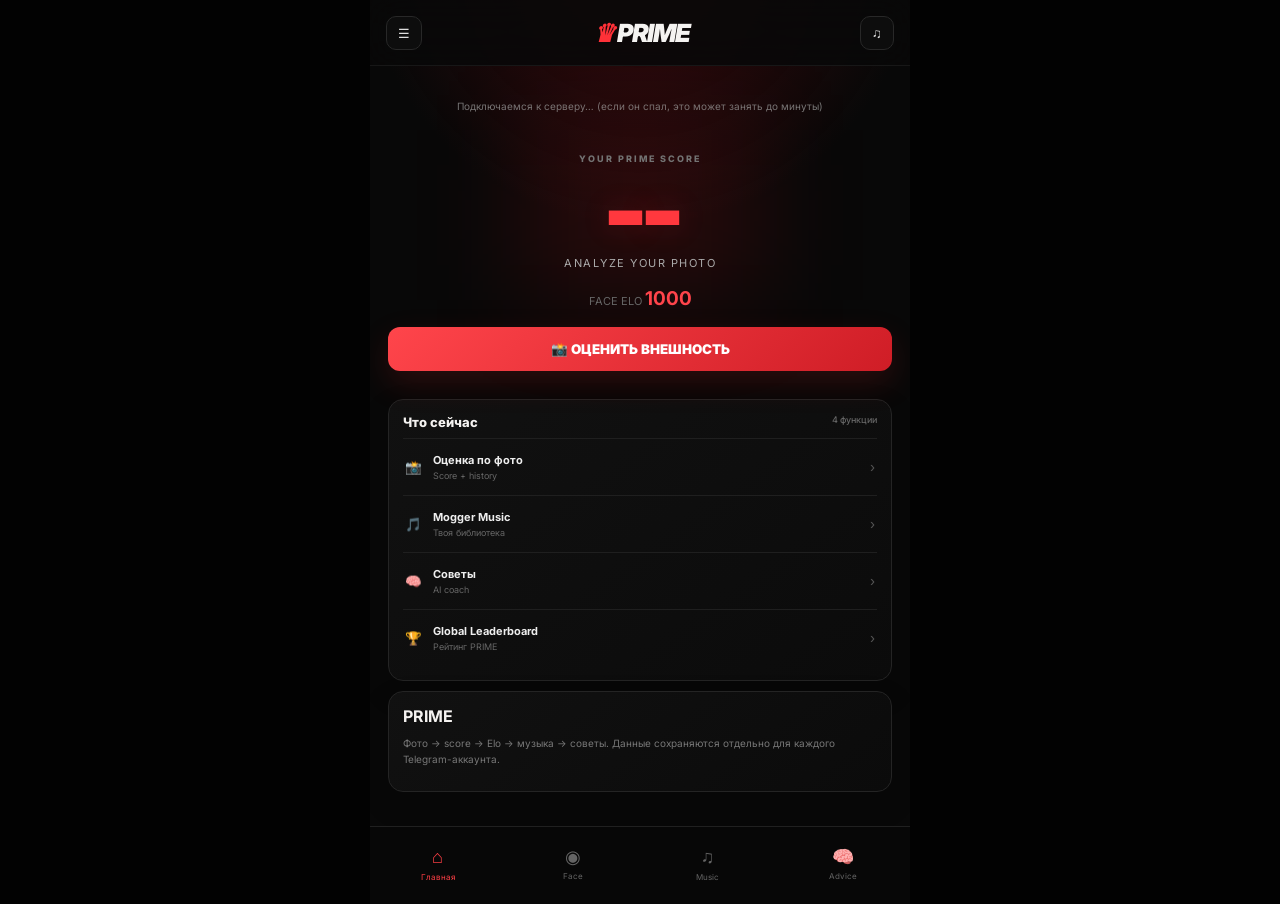
==== index.html @ ecf96bf9 "fix: stop page load/interactivity from hanging on external CDN reachability - style.css had a blocki" ====
<!doctype html>
<html lang="ru"><head><meta charset="utf-8"><meta name="viewport" content="width=device-width,initial-scale=1"><meta name="theme-color" content="#090909"><title>PRIME</title><script>
(function(){
  function show(msg){
    try{
      var el=document.getElementById("__prime_err");
      if(!el){
        el=document.createElement("div");
        el.id="__prime_err";
        el.style.cssText="position:fixed;left:0;right:0;top:0;z-index:2147483647;background:#b00020;color:#fff;font:11px/1.5 monospace;padding:10px 12px;white-space:pre-wrap;max-height:60vh;overflow:auto";
        (document.body||document.documentElement).appendChild(el);
      }
      el.textContent += (el.textContent?"\n\n":"") + msg;
    }catch(e){}
  }
  window.addEventListener("error", function(e){
    show("JS Error: " + (e.message||e) + (e.filename?" @ "+e.filename+":"+e.lineno:""));
  });
  window.addEventListener("unhandledrejection", function(e){
    show("Unhandled Promise: " + (e.reason && e.reason.message ? e.reason.message : e.reason));
  });
})();
</script>
<script async src="https://telegram.org/js/telegram-web-app.js"></script><link rel="stylesheet" href="style.css?v=20260823-11"><link rel="preconnect" href="https://fonts.googleapis.com" crossorigin><link rel="preconnect" href="https://fonts.gstatic.com" crossorigin><link rel="stylesheet" href="https://fonts.googleapis.com/css2?family=Inter:wght@400;500;600;700;800;900&display=swap" media="print" onload="this.media='all'"><noscript><link rel="stylesheet" href="https://fonts.googleapis.com/css2?family=Inter:wght@400;500;600;700;800;900&display=swap"></noscript></head><body>
<div id="auth" class="auth-overlay hidden" aria-hidden="true"><div class="auth-card"><div class="logo">♛ PRIME</div><p class="muted">Открой PRIME из Telegram — аккаунт создастся автоматически.</p><div id="authStatus" class="status">Проверяем Telegram…</div></div></div>
<div class="app"><header class="top"><button id="menu" class="ghost" type="button">☰</button><div class="logo">♛ PRIME</div><button id="musicTop" class="ghost" type="button">♫</button></header><main id="home" class="view active"><div id="netStatus" class="status hidden" style="text-align:center;padding:8px 16px"></div><div class="hero"><div class="eyebrow">YOUR PRIME SCORE</div><div id="primeScore" class="score">--</div><div id="rankLabel" class="rank-label">ANALYZE YOUR PHOTO</div><div class="elo-line">FACE ELO <b id="elo">1000</b></div><button id="goFace" class="primary" type="button">📸 ОЦЕНИТЬ ВНЕШНОСТЬ</button></div><section class="card"><div class="section-title"><span>Что сейчас</span><small>4 функции</small></div><button class="row" type="button" data-go="face">📸 <span><b>Оценка по фото</b><small>Score + history</small></span><i>›</i></button><button class="row" type="button" data-go="music">🎵 <span><b>Mogger Music</b><small>Твоя библиотека</small></span><i>›</i></button><button class="row" type="button" data-go="advice">🧠 <span><b>Советы</b><small>AI coach</small></span><i>›</i></button><button class="row" type="button" data-go="leaderboard">🏆 <span><b>Global Leaderboard</b><small>Рейтинг PRIME</small></span><i>›</i></button></section><section class="card mini"><b>PRIME</b><p>Фото → score → Elo → музыка → советы. Данные сохраняются отдельно для каждого Telegram-аккаунта.</p></section></main>
<main id="face" class="view"><button class="back" type="button" data-go="home">‹ Назад</button><div class="eyebrow">FACE ANALYSIS</div><h1>Оценка внешности</h1><p class="muted">Развлекательная визуальная оценка, не медицинский или научный диагноз.</p><div class="card upload-card"><input id="photoInput" type="file" accept="image/*" hidden><button id="pickPhoto" class="upload" type="button"><span>＋</span><b>Выбрать фото</b><small>JPG / PNG</small></button><img id="preview" class="preview hidden" alt="preview"></div><div id="faceStatus" class="status">Готов к анализу</div><button id="analyze" class="primary" type="button" disabled>АНАЛИЗИРОВАТЬ</button><div id="faceResult" class="hidden"><div class="score-card"><div class="eyebrow">YOUR VISUAL SCORE</div><div id="faceScore" class="big-score">--</div><div id="type" class="type">--</div><p id="typeText" class="muted"></p></div><div id="metrics" class="card"></div><div class="card"><div class="section-title"><span>Reference scale</span><small>твоя позиция</small></div><div class="scale"><span>SUB 3</span><span>SUB 5</span><span>LTN</span><span>MTN</span><span>HTN</span><span>CHAD</span><span>TRUE ADAM</span></div><div class="scale-bar"><i id="scalePos"></i></div></div><div class="card"><div class="section-title"><span>Следующие шаги</span><small>AI</small></div><ul id="tips"></ul></div><button id="addElo" class="secondary" type="button">⚔ СЫГРАТЬ ELO-МАТЧ</button><div class="card"><div class="section-title"><span>История анализа</span><small>100 последних</small></div><div id="faceHistory"></div></div><div class="card"><div class="section-title"><span>ELO история</span><small>100 матчей</small></div><div id="eloHistory"></div></div></div></main>
<main id="music" class="view"><button class="back" type="button" data-go="home">‹ Назад</button><div class="eyebrow">MOGGER MODE</div><h1>Музыка</h1><p class="muted">Треки хранятся в твоей персональной библиотеке на сервере.</p><div class="player card"><div class="cover">♛</div><div id="nowPlaying" class="now">Ничего не играет</div><audio id="audio" controls preload="metadata"></audio></div><button id="addMusic" class="primary" type="button">＋ ДОБАВИТЬ ТРЕК</button><input id="musicInput" type="file" accept="audio/*" hidden><div id="songs" class="songs"></div></main>
<main id="advice" class="view"><button class="back" type="button" data-go="home">‹ Назад</button><div class="eyebrow">COACH</div><h1>Советы</h1><p class="muted">Персональные безопасные рекомендации от AI.</p><div class="card advice-list" id="adviceList"><div><b>Загрузка…</b><span>AI coach готовит рекомендации.</span></div></div><button class="secondary" type="button" id="refreshAdvice">ОБНОВИТЬ</button></main><main id="leaderboard" class="view"><button class="back" type="button" data-go="home">‹ Назад</button><div class="eyebrow">RANKING</div><h1>Leaderboard</h1><div id="leaderboardList" class="card"></div></main><nav class="nav"><button type="button" data-go="home" class="active">⌂<small>Главная</small></button><button type="button" data-go="face">◉<small>Face</small></button><button type="button" data-go="music">♫<small>Music</small></button><button type="button" data-go="advice">🧠<small>Advice</small></button></nav></div><div id="toast"></div>
<script defer src="telegram_session_bootstrap.js?v=20260823-11"></script><script defer src="app.js?v=20260823-11"></script><script defer src="fetch_guard.js?v=20260823-11"></script><script defer src="share.js?v=20260823-11"></script>
</body></html>
---- style.css ----
:root{--bg:#060606;--card:#0f0f0f;--line:#252525;--text:#f5f3f1;--muted:#777;--red:#ff3138;--red2:#b50f17}
*{box-sizing:border-box}html,body{margin:0;background:#020202;color:var(--text);font-family:Inter,Arial,sans-serif}body{min-height:100vh;pointer-events:auto}.app{position:relative;z-index:100;width:min(100%,540px);min-height:100vh;margin:auto;background:radial-gradient(circle at 50% -6%,#38090c 0,transparent 28%),#080808;padding-bottom:84px;overflow:hidden;pointer-events:auto}.top{height:66px;display:flex;align-items:center;justify-content:space-between;padding:0 16px;border-bottom:1px solid #171717;background:#080808df;backdrop-filter:blur(18px);position:sticky;top:0;z-index:10}.logo{font-size:25px;font-style:italic;font-weight:900;letter-spacing:-1.4px}.logo::first-letter{color:var(--red)}button{font-family:inherit;cursor:pointer;touch-action:manipulation;-webkit-tap-highlight-color:transparent;pointer-events:auto;position:relative;z-index:101}.ghost{border:1px solid #282828;background:#0d0d0d;color:#ddd;border-radius:10px;padding:8px 11px}.view{display:none;padding:18px;animation:pageIn .35s ease both}.view.active{display:block}@keyframes pageIn{from{opacity:0;transform:translateY(10px)}to{opacity:1;transform:none}}.hero{text-align:center;padding:33px 0 18px;position:relative}.hero:before{content:"";position:absolute;width:240px;height:170px;left:50%;top:10px;transform:translateX(-50%);background:#ff1f2520;filter:blur(52px);animation:pulse 3.8s ease-in-out infinite}@keyframes pulse{50%{opacity:.48;transform:translateX(-50%) scale(1.12)}}.hero>*{position:relative}.eyebrow{font-size:9px;letter-spacing:2px;font-weight:800;color:#737373}.score{font-size:98px;line-height:.94;font-weight:900;letter-spacing:-8px;color:#ff383e;text-shadow:0 0 30px #ff293330;animation:scoreIn .7s cubic-bezier(.2,.9,.2,1)}@keyframes scoreIn{from{opacity:0;transform:scale(.88) translateY(10px)}to{opacity:1;transform:none}}.rank-label{font-size:11px;letter-spacing:1.5px;color:#aaa}.elo-line{margin:17px 0;color:#666;font-size:11px}.elo-line b{color:#ff444b;font-size:19px}.primary,.secondary{width:100%;padding:14px 16px;border-radius:12px;border:0;font-weight:900;transition:transform .18s,box-shadow .18s}.primary{color:#fff;background:linear-gradient(135deg,#ff454b,#cf1d26);box-shadow:0 12px 32px #ff262b25}.primary:hover{transform:translateY(-2px);box-shadow:0 15px 36px #ff262b3a}.secondary{margin-top:9px;background:#111;color:#ddd;border:1px solid #2c2c2c}.card{margin:10px 0;padding:14px;border:1px solid #242424;border-radius:15px;background:linear-gradient(145deg,#111,#0b0b0b);box-shadow:0 12px 30px #00000025}.section-title{display:flex;justify-content:space-between;font-size:13px;font-weight:800;margin-bottom:8px}.section-title small{font-size:9px;color:#666;font-weight:500}.row{width:100%;display:flex;align-items:center;gap:11px;padding:14px 2px;background:none;border:0;border-top:1px solid #1f1f1f;color:#eee;text-align:left}.row span{flex:1}.row b{display:block;font-size:11px}.row small{display:block;color:#666;font-size:9px;margin-top:3px}.row i{font-style:normal;color:#555}.mini p,.muted{color:#777;font-size:10px;line-height:1.55}h1{font-size:39px;line-height:.98;letter-spacing:-1.5px;margin:9px 0 7px}.back{background:none;border:0;color:#999;padding:5px 0;margin-bottom:6px}.upload-card{margin-top:15px}.upload{width:100%;height:190px;border:1px dashed #572328;background:#130b0c;border-radius:13px;color:#eee;display:grid;place-content:center;gap:5px;text-align:center}.upload span{font-size:38px;color:var(--red)}.upload small{color:#666}.preview{display:block;width:100%;max-height:420px;object-fit:cover;border-radius:12px}.hidden{display:none!important}.score-card{text-align:center;border:1px solid #4a1a1f;background:linear-gradient(145deg,#170b0d,#0b0b0b);border-radius:15px;padding:17px;margin-top:12px}.big-score{font-size:85px;font-weight:900;line-height:1;color:#ff3b42;text-shadow:0 0 30px #ff202030}.type{font-size:22px;font-weight:900}.metric{margin:11px 0}.metric-head{display:flex;justify-content:space-between;font-size:10px}.meter{height:5px;background:#242424;border-radius:99px;overflow:hidden;margin-top:6px}.meter i{display:block;height:100%;background:linear-gradient(90deg,#771218,#ff4045);border-radius:99px}.scale{display:grid;grid-template-columns:30fr 15fr 15fr 15fr 10fr 10fr 5fr;align-items:start;gap:2px;font-size:6px;line-height:1.1;color:#666;text-align:center;white-space:nowrap}.scale span{min-width:0;overflow:visible;text-overflow:clip}.scale span:first-child{text-align:center}.scale span:last-child{text-align:center}.scale-bar{height:6px;margin-top:10px;background:linear-gradient(90deg,#661116,#ff363b,#a7a7a7);border-radius:99px;position:relative}.scale-bar i{position:absolute;width:3px;height:17px;top:50%;transform:translate(-50%,-50%);background:#fff;box-shadow:0 0 8px white;transition:left .25s ease}.player{text-align:center}.cover{width:155px;height:155px;margin:auto;border-radius:16px;display:grid;place-items:center;background:linear-gradient(145deg,#5a161b,#080808);font-size:62px;color:#ff383e;box-shadow:0 15px 45px #ff202015;animation:floatCover 4s ease-in-out infinite}@keyframes floatCover{50%{transform:translateY(-3px)}}.now{margin:14px 0;font-size:12px;font-weight:800}.player input{width:100%;accent-color:#ff383e}.controls{display:flex;justify-content:center;align-items:center;gap:30px}.controls button{border:0;background:none;color:#ddd;font-size:21px}.controls .play{width:54px;height:54px;border-radius:50%;background:#ff3b42;color:white}.songs .song{display:flex;align-items:center;gap:8px;padding:12px;border:1px solid #212121;background:#0c0c0c;border-radius:11px;margin:7px 0;font-size:10px}.songs .song b{flex:1}.songs .song button{background:none;border:0;color:#666}.advice-list div{padding:12px 2px;border-bottom:1px solid #202020}.advice-list b{display:block;font-size:11px}.advice-list span{display:block;color:#777;font-size:10px;line-height:1.5;margin-top:3px}.nav{position:fixed;bottom:0;left:50%;transform:translateX(-50%);width:min(540px,100%);height:74px;background:#080808ed;border-top:1px solid #202020;backdrop-filter:blur(18px);display:grid;grid-template-columns:repeat(4,1fr);z-index:200}.nav button{border:0;background:none;color:#646464;font-size:18px}.nav button.active{color:#ff3f45}.nav small{display:block;font-size:8px;margin-top:4px}#toast{position:fixed;z-index:300;left:50%;top:78px;transform:translate(-50%,-12px);opacity:0;background:#151515;border:1px solid #472125;color:white;border-radius:10px;padding:10px 14px;font-size:10px;transition:.25s}#toast.show{opacity:1;transform:translate(-50%,0)}.status{margin-top:8px;font-size:10px;color:#777}.auth-overlay{position:fixed;inset:0;z-index:-1;background:transparent;display:none!important;pointer-events:none}.auth-card{display:none!important}.auth-card input{display:block;width:100%;margin:8px 0;padding:13px;border-radius:10px;border:1px solid #292929;background:#0b0b0b;color:#fff;outline:none}.auth-card input:focus{border-color:#7a252b}.auth-card .secondary{margin-top:8px}
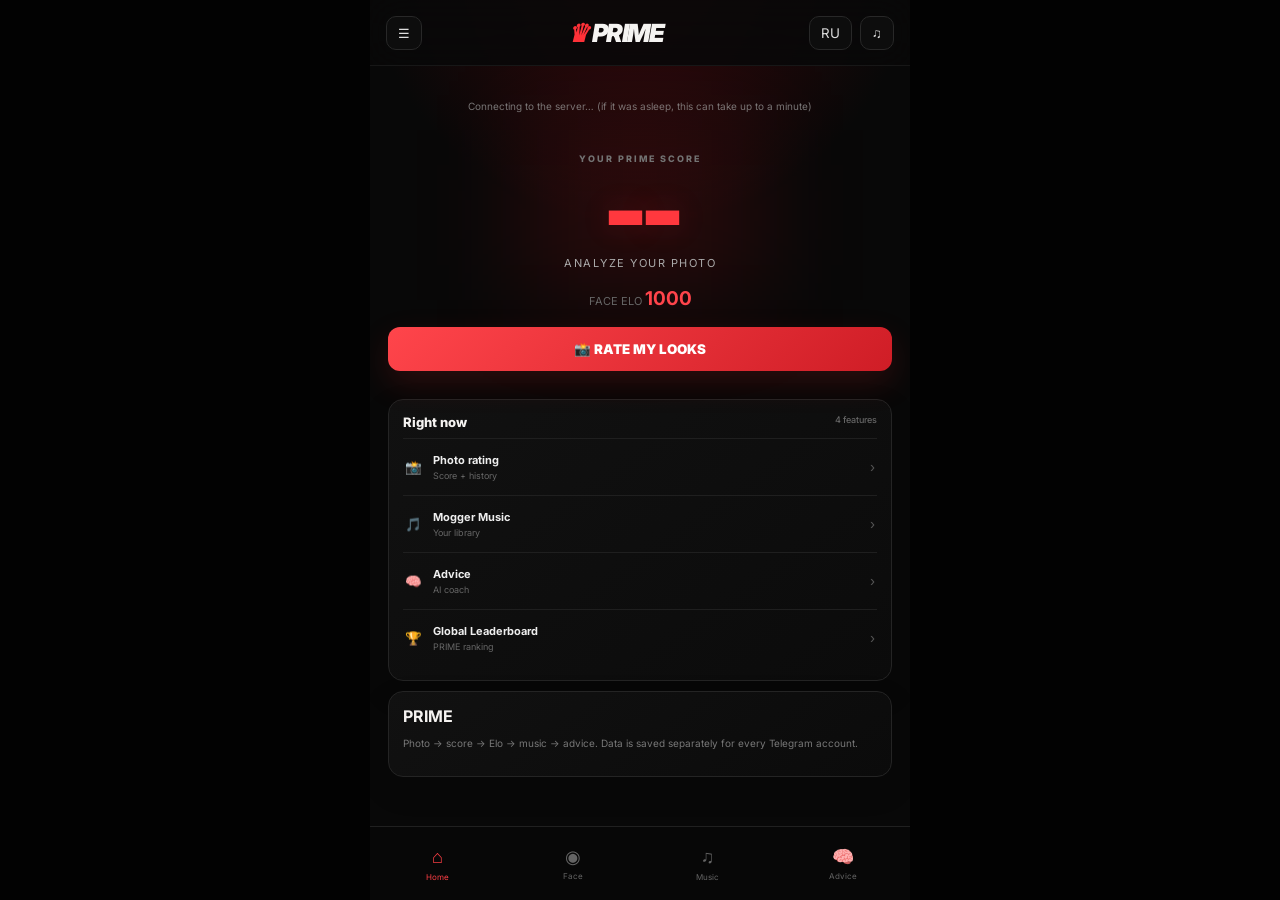
==== commit 3d1fd3fb: "Add RU/EN interface language support (auto-detect + manual toggle)" ====
--- a/index.html
+++ b/index.html
@@ -22,10 +22,10 @@
 })();
 </script>
 <script async src="https://telegram.org/js/telegram-web-app.js"></script><link rel="stylesheet" href="style.css?v=20260823-11"><link rel="preconnect" href="https://fonts.googleapis.com" crossorigin><link rel="preconnect" href="https://fonts.gstatic.com" crossorigin><link rel="stylesheet" href="https://fonts.googleapis.com/css2?family=Inter:wght@400;500;600;700;800;900&display=swap" media="print" onload="this.media='all'"><noscript><link rel="stylesheet" href="https://fonts.googleapis.com/css2?family=Inter:wght@400;500;600;700;800;900&display=swap"></noscript></head><body>
-<div id="auth" class="auth-overlay hidden" aria-hidden="true"><div class="auth-card"><div class="logo">♛ PRIME</div><p class="muted">Открой PRIME из Telegram — аккаунт создастся автоматически.</p><div id="authStatus" class="status">Проверяем Telegram…</div></div></div>
-<div class="app"><header class="top"><button id="menu" class="ghost" type="button">☰</button><div class="logo">♛ PRIME</div><button id="musicTop" class="ghost" type="button">♫</button></header><main id="home" class="view active"><div id="netStatus" class="status hidden" style="text-align:center;padding:8px 16px"></div><div class="hero"><div class="eyebrow">YOUR PRIME SCORE</div><div id="primeScore" class="score">--</div><div id="rankLabel" class="rank-label">ANALYZE YOUR PHOTO</div><div class="elo-line">FACE ELO <b id="elo">1000</b></div><button id="goFace" class="primary" type="button">📸 ОЦЕНИТЬ ВНЕШНОСТЬ</button></div><section class="card"><div class="section-title"><span>Что сейчас</span><small>4 функции</small></div><button class="row" type="button" data-go="face">📸 <span><b>Оценка по фото</b><small>Score + history</small></span><i>›</i></button><button class="row" type="button" data-go="music">🎵 <span><b>Mogger Music</b><small>Твоя библиотека</small></span><i>›</i></button><button class="row" type="button" data-go="advice">🧠 <span><b>Советы</b><small>AI coach</small></span><i>›</i></button><button class="row" type="button" data-go="leaderboard">🏆 <span><b>Global Leaderboard</b><small>Рейтинг PRIME</small></span><i>›</i></button></section><section class="card mini"><b>PRIME</b><p>Фото → score → Elo → музыка → советы. Данные сохраняются отдельно для каждого Telegram-аккаунта.</p></section></main>
-<main id="face" class="view"><button class="back" type="button" data-go="home">‹ Назад</button><div class="eyebrow">FACE ANALYSIS</div><h1>Оценка внешности</h1><p class="muted">Развлекательная визуальная оценка, не медицинский или научный диагноз.</p><div class="card upload-card"><input id="photoInput" type="file" accept="image/*" hidden><button id="pickPhoto" class="upload" type="button"><span>＋</span><b>Выбрать фото</b><small>JPG / PNG</small></button><img id="preview" class="preview hidden" alt="preview"></div><div id="faceStatus" class="status">Готов к анализу</div><button id="analyze" class="primary" type="button" disabled>АНАЛИЗИРОВАТЬ</button><div id="faceResult" class="hidden"><div class="score-card"><div class="eyebrow">YOUR VISUAL SCORE</div><div id="faceScore" class="big-score">--</div><div id="type" class="type">--</div><p id="typeText" class="muted"></p></div><div id="metrics" class="card"></div><div class="card"><div class="section-title"><span>Reference scale</span><small>твоя позиция</small></div><div class="scale"><span>SUB 3</span><span>SUB 5</span><span>LTN</span><span>MTN</span><span>HTN</span><span>CHAD</span><span>TRUE ADAM</span></div><div class="scale-bar"><i id="scalePos"></i></div></div><div class="card"><div class="section-title"><span>Следующие шаги</span><small>AI</small></div><ul id="tips"></ul></div><button id="addElo" class="secondary" type="button">⚔ СЫГРАТЬ ELO-МАТЧ</button><div class="card"><div class="section-title"><span>История анализа</span><small>100 последних</small></div><div id="faceHistory"></div></div><div class="card"><div class="section-title"><span>ELO история</span><small>100 матчей</small></div><div id="eloHistory"></div></div></div></main>
-<main id="music" class="view"><button class="back" type="button" data-go="home">‹ Назад</button><div class="eyebrow">MOGGER MODE</div><h1>Музыка</h1><p class="muted">Треки хранятся в твоей персональной библиотеке на сервере.</p><div class="player card"><div class="cover">♛</div><div id="nowPlaying" class="now">Ничего не играет</div><audio id="audio" controls preload="metadata"></audio></div><button id="addMusic" class="primary" type="button">＋ ДОБАВИТЬ ТРЕК</button><input id="musicInput" type="file" accept="audio/*" hidden><div id="songs" class="songs"></div></main>
-<main id="advice" class="view"><button class="back" type="button" data-go="home">‹ Назад</button><div class="eyebrow">COACH</div><h1>Советы</h1><p class="muted">Персональные безопасные рекомендации от AI.</p><div class="card advice-list" id="adviceList"><div><b>Загрузка…</b><span>AI coach готовит рекомендации.</span></div></div><button class="secondary" type="button" id="refreshAdvice">ОБНОВИТЬ</button></main><main id="leaderboard" class="view"><button class="back" type="button" data-go="home">‹ Назад</button><div class="eyebrow">RANKING</div><h1>Leaderboard</h1><div id="leaderboardList" class="card"></div></main><nav class="nav"><button type="button" data-go="home" class="active">⌂<small>Главная</small></button><button type="button" data-go="face">◉<small>Face</small></button><button type="button" data-go="music">♫<small>Music</small></button><button type="button" data-go="advice">🧠<small>Advice</small></button></nav></div><div id="toast"></div>
-<script defer src="telegram_session_bootstrap.js?v=20260823-11"></script><script defer src="app.js?v=20260823-11"></script><script defer src="fetch_guard.js?v=20260823-11"></script><script defer src="share.js?v=20260823-11"></script>
+<div id="auth" class="auth-overlay hidden" aria-hidden="true"><div class="auth-card"><div class="logo">♛ PRIME</div><p class="muted" data-i18n="auth_intro">Открой PRIME из Telegram — аккаунт создастся автоматически.</p><div id="authStatus" class="status" data-i18n="auth_checking">Проверяем Telegram…</div></div></div>
+<div class="app"><header class="top"><button id="menu" class="ghost" type="button">☰</button><div class="logo">♛ PRIME</div><div style="display:flex;gap:8px"><button id="langToggle" class="ghost" type="button">EN</button><button id="musicTop" class="ghost" type="button">♫</button></div></header><main id="home" class="view active"><div id="netStatus" class="status hidden" style="text-align:center;padding:8px 16px"></div><div class="hero"><div class="eyebrow" data-i18n="home_score_eyebrow">YOUR PRIME SCORE</div><div id="primeScore" class="score">--</div><div id="rankLabel" class="rank-label" data-i18n="home_rank_placeholder">ANALYZE YOUR PHOTO</div><div class="elo-line"><span data-i18n="home_elo_label">FACE ELO</span> <b id="elo">1000</b></div><button id="goFace" class="primary" type="button"><span data-i18n="home_go_face">📸 ОЦЕНИТЬ ВНЕШНОСТЬ</span></button></div><section class="card"><div class="section-title"><span data-i18n="home_section_title">Что сейчас</span><small data-i18n="home_section_count">4 функции</small></div><button class="row" type="button" data-go="face">📸 <span><b data-i18n="home_row_face_title">Оценка по фото</b><small data-i18n="home_row_face_sub">Score + history</small></span><i>›</i></button><button class="row" type="button" data-go="music">🎵 <span><b data-i18n="home_row_music_title">Mogger Music</b><small data-i18n="home_row_music_sub">Твоя библиотека</small></span><i>›</i></button><button class="row" type="button" data-go="advice">🧠 <span><b data-i18n="home_row_advice_title">Советы</b><small data-i18n="home_row_advice_sub">AI coach</small></span><i>›</i></button><button class="row" type="button" data-go="leaderboard">🏆 <span><b data-i18n="home_row_leaderboard_title">Global Leaderboard</b><small data-i18n="home_row_leaderboard_sub">Рейтинг PRIME</small></span><i>›</i></button></section><section class="card mini"><b>PRIME</b><p data-i18n="home_mini_text">Фото → score → Elo → музыка → советы. Данные сохраняются отдельно для каждого Telegram-аккаунта.</p></section></main>
+<main id="face" class="view"><button class="back" type="button" data-go="home" data-i18n="back">‹ Назад</button><div class="eyebrow" data-i18n="face_eyebrow">FACE ANALYSIS</div><h1 data-i18n="face_title">Оценка внешности</h1><p class="muted" data-i18n="face_sub">Развлекательная визуальная оценка, не медицинский или научный диагноз.</p><div class="card upload-card"><input id="photoInput" type="file" accept="image/*" hidden><button id="pickPhoto" class="upload" type="button"><span>＋</span><b data-i18n="face_pick_photo">Выбрать фото</b><small data-i18n="face_pick_photo_hint">JPG / PNG</small></button><img id="preview" class="preview hidden" alt="preview"></div><div id="faceStatus" class="status" data-i18n="face_status_ready">Готов к анализу</div><button id="analyze" class="primary" type="button" disabled data-i18n="face_analyze_btn">АНАЛИЗИРОВАТЬ</button><div id="faceResult" class="hidden"><div class="score-card"><div class="eyebrow" data-i18n="face_visual_score_eyebrow">YOUR VISUAL SCORE</div><div id="faceScore" class="big-score">--</div><div id="type" class="type">--</div><p id="typeText" class="muted"></p></div><div id="metrics" class="card"></div><div class="card"><div class="section-title"><span data-i18n="face_reference_scale_title">Reference scale</span><small data-i18n="face_reference_scale_sub">твоя позиция</small></div><div class="scale"><span>SUB 3</span><span>SUB 5</span><span>LTN</span><span>MTN</span><span>HTN</span><span>CHAD</span><span>TRUE ADAM</span></div><div class="scale-bar"><i id="scalePos"></i></div></div><div class="card"><div class="section-title"><span data-i18n="face_next_steps_title">Следующие шаги</span><small data-i18n="face_next_steps_sub">AI</small></div><ul id="tips"></ul></div><button id="addElo" class="secondary" type="button" data-i18n="face_play_elo">⚔ СЫГРАТЬ ELO-МАТЧ</button><div class="card"><div class="section-title"><span data-i18n="face_history_title">История анализа</span><small data-i18n="face_history_sub">100 последних</small></div><div id="faceHistory"></div></div><div class="card"><div class="section-title"><span data-i18n="face_elo_history_title">ELO история</span><small data-i18n="face_elo_history_sub">100 матчей</small></div><div id="eloHistory"></div></div></div></main>
+<main id="music" class="view"><button class="back" type="button" data-go="home" data-i18n="back">‹ Назад</button><div class="eyebrow" data-i18n="music_eyebrow">MOGGER MODE</div><h1 data-i18n="music_title">Музыка</h1><p class="muted" data-i18n="music_sub">Треки хранятся в твоей персональной библиотеке на сервере.</p><div class="player card"><div class="cover">♛</div><div id="nowPlaying" class="now" data-i18n="music_now_playing_empty">Ничего не играет</div><audio id="audio" controls preload="metadata"></audio></div><button id="addMusic" class="primary" type="button" data-i18n="music_add_track">＋ ДОБАВИТЬ ТРЕК</button><input id="musicInput" type="file" accept="audio/*" hidden><div id="songs" class="songs"></div></main>
+<main id="advice" class="view"><button class="back" type="button" data-go="home" data-i18n="back">‹ Назад</button><div class="eyebrow" data-i18n="advice_eyebrow">COACH</div><h1 data-i18n="advice_title">Советы</h1><p class="muted" data-i18n="advice_sub">Персональные безопасные рекомендации от AI.</p><div class="card advice-list" id="adviceList"><div><b data-i18n="advice_loading_title">Загрузка…</b><span data-i18n="advice_loading_sub">AI coach готовит рекомендации.</span></div></div><button class="secondary" type="button" id="refreshAdvice" data-i18n="advice_refresh">ОБНОВИТЬ</button></main><main id="leaderboard" class="view"><button class="back" type="button" data-go="home" data-i18n="back">‹ Назад</button><div class="eyebrow" data-i18n="leaderboard_eyebrow">RANKING</div><h1 data-i18n="leaderboard_title">Leaderboard</h1><div id="leaderboardList" class="card"></div></main><nav class="nav"><button type="button" data-go="home" class="active">⌂<small data-i18n="nav_home">Главная</small></button><button type="button" data-go="face">◉<small>Face</small></button><button type="button" data-go="music">♫<small>Music</small></button><button type="button" data-go="advice">🧠<small>Advice</small></button></nav></div><div id="toast"></div>
+<script defer src="i18n.js?v=20260824-1"></script><script defer src="telegram_session_bootstrap.js?v=20260824-1"></script><script defer src="app.js?v=20260824-1"></script><script defer src="fetch_guard.js?v=20260823-11"></script><script defer src="share.js?v=20260824-1"></script>
 </body></html>
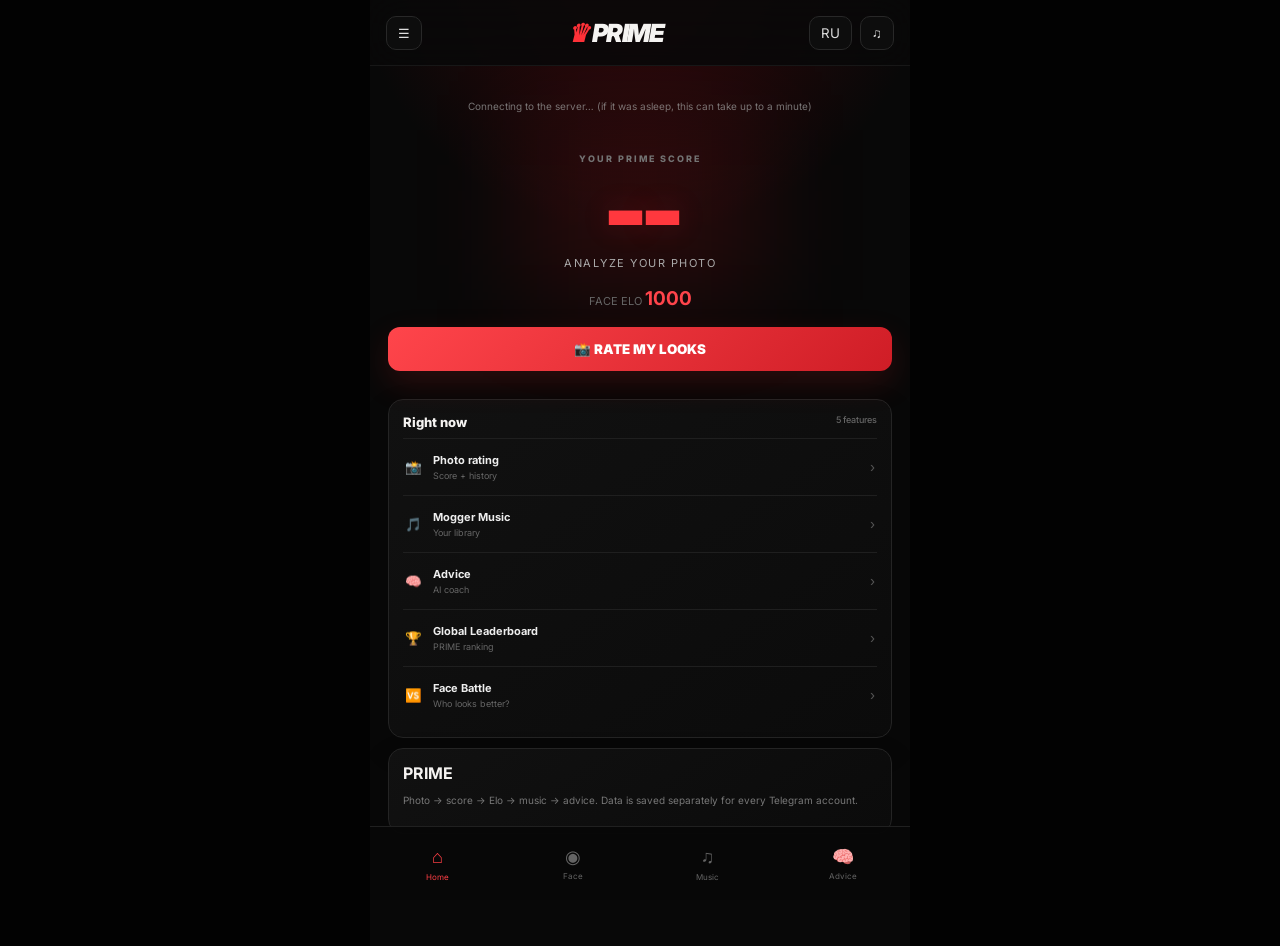
==== commit 8ccf4e18: "Add face-battle photo compare + premium shareable result card - New /api/face/compare endpoint: anal" ====
--- a/index.html
+++ b/index.html
@@ -21,11 +21,13 @@
   });
 })();
 </script>
-<script async src="https://telegram.org/js/telegram-web-app.js"></script><link rel="stylesheet" href="style.css?v=20260823-11"><link rel="preconnect" href="https://fonts.googleapis.com" crossorigin><link rel="preconnect" href="https://fonts.gstatic.com" crossorigin><link rel="stylesheet" href="https://fonts.googleapis.com/css2?family=Inter:wght@400;500;600;700;800;900&display=swap" media="print" onload="this.media='all'"><noscript><link rel="stylesheet" href="https://fonts.googleapis.com/css2?family=Inter:wght@400;500;600;700;800;900&display=swap"></noscript></head><body>
+<script async src="https://telegram.org/js/telegram-web-app.js"></script><link rel="stylesheet" href="style.css?v=20260826-1"><link rel="preconnect" href="https://fonts.googleapis.com" crossorigin><link rel="preconnect" href="https://fonts.gstatic.com" crossorigin><link rel="stylesheet" href="https://fonts.googleapis.com/css2?family=Inter:wght@400;500;600;700;800;900&display=swap" media="print" onload="this.media='all'"><noscript><link rel="stylesheet" href="https://fonts.googleapis.com/css2?family=Inter:wght@400;500;600;700;800;900&display=swap"></noscript></head><body>
 <div id="auth" class="auth-overlay hidden" aria-hidden="true"><div class="auth-card"><div class="logo">♛ PRIME</div><p class="muted" data-i18n="auth_intro">Открой PRIME из Telegram — аккаунт создастся автоматически.</p><div id="authStatus" class="status" data-i18n="auth_checking">Проверяем Telegram…</div></div></div>
-<div class="app"><header class="top"><button id="menu" class="ghost" type="button">☰</button><div class="logo">♛ PRIME</div><div style="display:flex;gap:8px"><button id="langToggle" class="ghost" type="button">EN</button><button id="musicTop" class="ghost" type="button">♫</button></div></header><main id="home" class="view active"><div id="netStatus" class="status hidden" style="text-align:center;padding:8px 16px"></div><div class="hero"><div class="eyebrow" data-i18n="home_score_eyebrow">YOUR PRIME SCORE</div><div id="primeScore" class="score">--</div><div id="rankLabel" class="rank-label" data-i18n="home_rank_placeholder">ANALYZE YOUR PHOTO</div><div class="elo-line"><span data-i18n="home_elo_label">FACE ELO</span> <b id="elo">1000</b></div><button id="goFace" class="primary" type="button"><span data-i18n="home_go_face">📸 ОЦЕНИТЬ ВНЕШНОСТЬ</span></button></div><section class="card"><div class="section-title"><span data-i18n="home_section_title">Что сейчас</span><small data-i18n="home_section_count">4 функции</small></div><button class="row" type="button" data-go="face">📸 <span><b data-i18n="home_row_face_title">Оценка по фото</b><small data-i18n="home_row_face_sub">Score + history</small></span><i>›</i></button><button class="row" type="button" data-go="music">🎵 <span><b data-i18n="home_row_music_title">Mogger Music</b><small data-i18n="home_row_music_sub">Твоя библиотека</small></span><i>›</i></button><button class="row" type="button" data-go="advice">🧠 <span><b data-i18n="home_row_advice_title">Советы</b><small data-i18n="home_row_advice_sub">AI coach</small></span><i>›</i></button><button class="row" type="button" data-go="leaderboard">🏆 <span><b data-i18n="home_row_leaderboard_title">Global Leaderboard</b><small data-i18n="home_row_leaderboard_sub">Рейтинг PRIME</small></span><i>›</i></button></section><section class="card mini"><b>PRIME</b><p data-i18n="home_mini_text">Фото → score → Elo → музыка → советы. Данные сохраняются отдельно для каждого Telegram-аккаунта.</p></section></main>
+<div class="app"><header class="top"><button id="menu" class="ghost" type="button">☰</button><div class="logo">♛ PRIME</div><div style="display:flex;gap:8px"><button id="langToggle" class="ghost" type="button">EN</button><button id="musicTop" class="ghost" type="button">♫</button></div></header><main id="home" class="view active"><div id="netStatus" class="status hidden" style="text-align:center;padding:8px 16px"></div><div class="hero"><div class="eyebrow" data-i18n="home_score_eyebrow">YOUR PRIME SCORE</div><div id="primeScore" class="score">--</div><div id="rankLabel" class="rank-label" data-i18n="home_rank_placeholder">ANALYZE YOUR PHOTO</div><div class="elo-line"><span data-i18n="home_elo_label">FACE ELO</span> <b id="elo">1000</b></div><button id="goFace" class="primary" type="button"><span data-i18n="home_go_face">📸 ОЦЕНИТЬ ВНЕШНОСТЬ</span></button></div><section class="card"><div class="section-title"><span data-i18n="home_section_title">Что сейчас</span><small data-i18n="home_section_count">5 функций</small></div><button class="row" type="button" data-go="face">📸 <span><b data-i18n="home_row_face_title">Оценка по фото</b><small data-i18n="home_row_face_sub">Score + history</small></span><i>›</i></button><button class="row" type="button" data-go="music">🎵 <span><b data-i18n="home_row_music_title">Mogger Music</b><small data-i18n="home_row_music_sub">Твоя библиотека</small></span><i>›</i></button><button class="row" type="button" data-go="advice">🧠 <span><b data-i18n="home_row_advice_title">Советы</b><small data-i18n="home_row_advice_sub">AI coach</small></span><i>›</i></button><button class="row" type="button" data-go="leaderboard">🏆 <span><b data-i18n="home_row_leaderboard_title">Global Leaderboard</b><small data-i18n="home_row_leaderboard_sub">Рейтинг PRIME</small></span><i>›</i></button><button class="row" type="button" data-go="compare">🆚 <span><b data-i18n="home_row_compare_title">Сравнить лица</b><small data-i18n="home_row_compare_sub">Кто выглядит лучше?</small></span><i>›</i></button></section><section class="card mini"><b>PRIME</b><p data-i18n="home_mini_text">Фото → score → Elo → музыка → советы. Данные сохраняются отдельно для каждого Telegram-аккаунта.</p></section></main>
 <main id="face" class="view"><button class="back" type="button" data-go="home" data-i18n="back">‹ Назад</button><div class="eyebrow" data-i18n="face_eyebrow">FACE ANALYSIS</div><h1 data-i18n="face_title">Оценка внешности</h1><p class="muted" data-i18n="face_sub">Развлекательная визуальная оценка, не медицинский или научный диагноз.</p><div class="card upload-card"><input id="photoInput" type="file" accept="image/*" hidden><button id="pickPhoto" class="upload" type="button"><span>＋</span><b data-i18n="face_pick_photo">Выбрать фото</b><small data-i18n="face_pick_photo_hint">JPG / PNG</small></button><img id="preview" class="preview hidden" alt="preview"></div><div id="faceStatus" class="status" data-i18n="face_status_ready">Готов к анализу</div><button id="analyze" class="primary" type="button" disabled data-i18n="face_analyze_btn">АНАЛИЗИРОВАТЬ</button><div id="faceResult" class="hidden"><div class="score-card"><div class="eyebrow" data-i18n="face_visual_score_eyebrow">YOUR VISUAL SCORE</div><div id="faceScore" class="big-score">--</div><div id="type" class="type">--</div><p id="typeText" class="muted"></p></div><div id="metrics" class="card"></div><div class="card"><div class="section-title"><span data-i18n="face_reference_scale_title">Reference scale</span><small data-i18n="face_reference_scale_sub">твоя позиция</small></div><div class="scale"><span>SUB 3</span><span>SUB 5</span><span>LTN</span><span>MTN</span><span>HTN</span><span>CHAD</span><span>TRUE ADAM</span></div><div class="scale-bar"><i id="scalePos"></i></div></div><div class="card"><div class="section-title"><span data-i18n="face_next_steps_title">Следующие шаги</span><small data-i18n="face_next_steps_sub">AI</small></div><ul id="tips"></ul></div><button id="addElo" class="secondary" type="button" data-i18n="face_play_elo">⚔ СЫГРАТЬ ELO-МАТЧ</button><div class="card"><div class="section-title"><span data-i18n="face_history_title">История анализа</span><small data-i18n="face_history_sub">100 последних</small></div><div id="faceHistory"></div></div><div class="card"><div class="section-title"><span data-i18n="face_elo_history_title">ELO история</span><small data-i18n="face_elo_history_sub">100 матчей</small></div><div id="eloHistory"></div></div></div></main>
 <main id="music" class="view"><button class="back" type="button" data-go="home" data-i18n="back">‹ Назад</button><div class="eyebrow" data-i18n="music_eyebrow">MOGGER MODE</div><h1 data-i18n="music_title">Музыка</h1><p class="muted" data-i18n="music_sub">Треки хранятся в твоей персональной библиотеке на сервере.</p><div class="player card"><div class="cover">♛</div><div id="nowPlaying" class="now" data-i18n="music_now_playing_empty">Ничего не играет</div><audio id="audio" controls preload="metadata"></audio></div><button id="addMusic" class="primary" type="button" data-i18n="music_add_track">＋ ДОБАВИТЬ ТРЕК</button><input id="musicInput" type="file" accept="audio/*" hidden><div id="songs" class="songs"></div></main>
-<main id="advice" class="view"><button class="back" type="button" data-go="home" data-i18n="back">‹ Назад</button><div class="eyebrow" data-i18n="advice_eyebrow">COACH</div><h1 data-i18n="advice_title">Советы</h1><p class="muted" data-i18n="advice_sub">Персональные безопасные рекомендации от AI.</p><div class="card advice-list" id="adviceList"><div><b data-i18n="advice_loading_title">Загрузка…</b><span data-i18n="advice_loading_sub">AI coach готовит рекомендации.</span></div></div><button class="secondary" type="button" id="refreshAdvice" data-i18n="advice_refresh">ОБНОВИТЬ</button></main><main id="leaderboard" class="view"><button class="back" type="button" data-go="home" data-i18n="back">‹ Назад</button><div class="eyebrow" data-i18n="leaderboard_eyebrow">RANKING</div><h1 data-i18n="leaderboard_title">Leaderboard</h1><div id="leaderboardList" class="card"></div></main><nav class="nav"><button type="button" data-go="home" class="active">⌂<small data-i18n="nav_home">Главная</small></button><button type="button" data-go="face">◉<small>Face</small></button><button type="button" data-go="music">♫<small>Music</small></button><button type="button" data-go="advice">🧠<small>Advice</small></button></nav></div><div id="toast"></div>
-<script defer src="i18n.js?v=20260824-1"></script><script defer src="telegram_session_bootstrap.js?v=20260824-1"></script><script defer src="app.js?v=20260824-1"></script><script defer src="fetch_guard.js?v=20260823-11"></script><script defer src="share.js?v=20260824-1"></script>
+<main id="advice" class="view"><button class="back" type="button" data-go="home" data-i18n="back">‹ Назад</button><div class="eyebrow" data-i18n="advice_eyebrow">COACH</div><h1 data-i18n="advice_title">Советы</h1><p class="muted" data-i18n="advice_sub">Персональные безопасные рекомендации от AI.</p><div class="card advice-list" id="adviceList"><div><b data-i18n="advice_loading_title">Загрузка…</b><span data-i18n="advice_loading_sub">AI coach готовит рекомендации.</span></div></div><button class="secondary" type="button" id="refreshAdvice" data-i18n="advice_refresh">ОБНОВИТЬ</button></main><main id="leaderboard" class="view"><button class="back" type="button" data-go="home" data-i18n="back">‹ Назад</button><div class="eyebrow" data-i18n="leaderboard_eyebrow">RANKING</div><h1 data-i18n="leaderboard_title">Leaderboard</h1><div id="leaderboardList" class="card"></div></main>
+<main id="compare" class="view"><button class="back" type="button" data-go="home" data-i18n="back">‹ Назад</button><div class="eyebrow" data-i18n="compare_eyebrow">FACE BATTLE</div><h1 data-i18n="compare_title">Сравнение</h1><p class="muted" data-i18n="compare_sub">Загрузи два фото — узнай у кого выше PRIME Score.</p><div class="compare-grid"><div class="compare-slot"><input id="compareInputA" type="file" accept="image/*" hidden><button id="pickCompareA" class="upload" type="button"><span>＋</span><b data-i18n="compare_slot_a">Фото 1</b></button><img id="previewCompareA" class="preview hidden" alt="preview A"></div><div class="compare-vs">VS</div><div class="compare-slot"><input id="compareInputB" type="file" accept="image/*" hidden><button id="pickCompareB" class="upload" type="button"><span>＋</span><b data-i18n="compare_slot_b">Фото 2</b></button><img id="previewCompareB" class="preview hidden" alt="preview B"></div></div><div id="compareStatus" class="status" data-i18n="compare_status_ready">Загрузи оба фото</div><button id="runCompare" class="primary" type="button" disabled data-i18n="compare_button">СРАВНИТЬ</button><div id="compareResult" class="hidden"><div class="compare-results-grid"><div id="compareCardA" class="compare-result-card score-card"><img id="compareResultPhotoA" class="compare-result-photo" alt=""><div id="compareScoreA" class="big-score">--</div><div id="compareTierA" class="type">--</div><div id="compareBadgeA" class="compare-winner-badge hidden" data-i18n="compare_winner_label">🏆 Победитель</div></div><div id="compareCardB" class="compare-result-card score-card"><img id="compareResultPhotoB" class="compare-result-photo" alt=""><div id="compareScoreB" class="big-score">--</div><div id="compareTierB" class="type">--</div><div id="compareBadgeB" class="compare-winner-badge hidden" data-i18n="compare_winner_label">🏆 Победитель</div></div></div><button id="resetCompare" class="secondary" type="button" data-i18n="compare_reset">Новое сравнение</button></div></main>
+<nav class="nav"><button type="button" data-go="home" class="active">⌂<small data-i18n="nav_home">Главная</small></button><button type="button" data-go="face">◉<small>Face</small></button><button type="button" data-go="music">♫<small>Music</small></button><button type="button" data-go="advice">🧠<small>Advice</small></button></nav></div><div id="toast"></div>
+<script defer src="i18n.js?v=20260826-1"></script><script defer src="telegram_session_bootstrap.js?v=20260824-1"></script><script defer src="app.js?v=20260826-1"></script><script defer src="fetch_guard.js?v=20260823-11"></script><script defer src="share.js?v=20260826-1"></script>
 </body></html>
--- a/style.css
+++ b/style.css
@@ -1,3 +1,32 @@
 
 :root{--bg:#060606;--card:#0f0f0f;--line:#252525;--text:#f5f3f1;--muted:#777;--red:#ff3138;--red2:#b50f17}
 *{box-sizing:border-box}html,body{margin:0;background:#020202;color:var(--text);font-family:Inter,Arial,sans-serif}body{min-height:100vh;pointer-events:auto}.app{position:relative;z-index:100;width:min(100%,540px);min-height:100vh;margin:auto;background:radial-gradient(circle at 50% -6%,#38090c 0,transparent 28%),#080808;padding-bottom:84px;overflow:hidden;pointer-events:auto}.top{height:66px;display:flex;align-items:center;justify-content:space-between;padding:0 16px;border-bottom:1px solid #171717;background:#080808df;backdrop-filter:blur(18px);position:sticky;top:0;z-index:10}.logo{font-size:25px;font-style:italic;font-weight:900;letter-spacing:-1.4px}.logo::first-letter{color:var(--red)}button{font-family:inherit;cursor:pointer;touch-action:manipulation;-webkit-tap-highlight-color:transparent;pointer-events:auto;position:relative;z-index:101}.ghost{border:1px solid #282828;background:#0d0d0d;color:#ddd;border-radius:10px;padding:8px 11px}.view{display:none;padding:18px;animation:pageIn .35s ease both}.view.active{display:block}@keyframes pageIn{from{opacity:0;transform:translateY(10px)}to{opacity:1;transform:none}}.hero{text-align:center;padding:33px 0 18px;position:relative}.hero:before{content:"";position:absolute;width:240px;height:170px;left:50%;top:10px;transform:translateX(-50%);background:#ff1f2520;filter:blur(52px);animation:pulse 3.8s ease-in-out infinite}@keyframes pulse{50%{opacity:.48;transform:translateX(-50%) scale(1.12)}}.hero>*{position:relative}.eyebrow{font-size:9px;letter-spacing:2px;font-weight:800;color:#737373}.score{font-size:98px;line-height:.94;font-weight:900;letter-spacing:-8px;color:#ff383e;text-shadow:0 0 30px #ff293330;animation:scoreIn .7s cubic-bezier(.2,.9,.2,1)}@keyframes scoreIn{from{opacity:0;transform:scale(.88) translateY(10px)}to{opacity:1;transform:none}}.rank-label{font-size:11px;letter-spacing:1.5px;color:#aaa}.elo-line{margin:17px 0;color:#666;font-size:11px}.elo-line b{color:#ff444b;font-size:19px}.primary,.secondary{width:100%;padding:14px 16px;border-radius:12px;border:0;font-weight:900;transition:transform .18s,box-shadow .18s}.primary{color:#fff;background:linear-gradient(135deg,#ff454b,#cf1d26);box-shadow:0 12px 32px #ff262b25}.primary:hover{transform:translateY(-2px);box-shadow:0 15px 36px #ff262b3a}.secondary{margin-top:9px;background:#111;color:#ddd;border:1px solid #2c2c2c}.card{margin:10px 0;padding:14px;border:1px solid #242424;border-radius:15px;background:linear-gradient(145deg,#111,#0b0b0b);box-shadow:0 12px 30px #00000025}.section-title{display:flex;justify-content:space-between;font-size:13px;font-weight:800;margin-bottom:8px}.section-title small{font-size:9px;color:#666;font-weight:500}.row{width:100%;display:flex;align-items:center;gap:11px;padding:14px 2px;background:none;border:0;border-top:1px solid #1f1f1f;color:#eee;text-align:left}.row span{flex:1}.row b{display:block;font-size:11px}.row small{display:block;color:#666;font-size:9px;margin-top:3px}.row i{font-style:normal;color:#555}.mini p,.muted{color:#777;font-size:10px;line-height:1.55}h1{font-size:39px;line-height:.98;letter-spacing:-1.5px;margin:9px 0 7px}.back{background:none;border:0;color:#999;padding:5px 0;margin-bottom:6px}.upload-card{margin-top:15px}.upload{width:100%;height:190px;border:1px dashed #572328;background:#130b0c;border-radius:13px;color:#eee;display:grid;place-content:center;gap:5px;text-align:center}.upload span{font-size:38px;color:var(--red)}.upload small{color:#666}.preview{display:block;width:100%;max-height:420px;object-fit:cover;border-radius:12px}.hidden{display:none!important}.score-card{text-align:center;border:1px solid #4a1a1f;background:linear-gradient(145deg,#170b0d,#0b0b0b);border-radius:15px;padding:17px;margin-top:12px}.big-score{font-size:85px;font-weight:900;line-height:1;color:#ff3b42;text-shadow:0 0 30px #ff202030}.type{font-size:22px;font-weight:900}.metric{margin:11px 0}.metric-head{display:flex;justify-content:space-between;font-size:10px}.meter{height:5px;background:#242424;border-radius:99px;overflow:hidden;margin-top:6px}.meter i{display:block;height:100%;background:linear-gradient(90deg,#771218,#ff4045);border-radius:99px}.scale{display:grid;grid-template-columns:30fr 15fr 15fr 15fr 10fr 10fr 5fr;align-items:start;gap:2px;font-size:6px;line-height:1.1;color:#666;text-align:center;white-space:nowrap}.scale span{min-width:0;overflow:visible;text-overflow:clip}.scale span:first-child{text-align:center}.scale span:last-child{text-align:center}.scale-bar{height:6px;margin-top:10px;background:linear-gradient(90deg,#661116,#ff363b,#a7a7a7);border-radius:99px;position:relative}.scale-bar i{position:absolute;width:3px;height:17px;top:50%;transform:translate(-50%,-50%);background:#fff;box-shadow:0 0 8px white;transition:left .25s ease}.player{text-align:center}.cover{width:155px;height:155px;margin:auto;border-radius:16px;display:grid;place-items:center;background:linear-gradient(145deg,#5a161b,#080808);font-size:62px;color:#ff383e;box-shadow:0 15px 45px #ff202015;animation:floatCover 4s ease-in-out infinite}@keyframes floatCover{50%{transform:translateY(-3px)}}.now{margin:14px 0;font-size:12px;font-weight:800}.player input{width:100%;accent-color:#ff383e}.controls{display:flex;justify-content:center;align-items:center;gap:30px}.controls button{border:0;background:none;color:#ddd;font-size:21px}.controls .play{width:54px;height:54px;border-radius:50%;background:#ff3b42;color:white}.songs .song{display:flex;align-items:center;gap:8px;padding:12px;border:1px solid #212121;background:#0c0c0c;border-radius:11px;margin:7px 0;font-size:10px}.songs .song b{flex:1}.songs .song button{background:none;border:0;color:#666}.advice-list div{padding:12px 2px;border-bottom:1px solid #202020}.advice-list b{display:block;font-size:11px}.advice-list span{display:block;color:#777;font-size:10px;line-height:1.5;margin-top:3px}.nav{position:fixed;bottom:0;left:50%;transform:translateX(-50%);width:min(540px,100%);height:74px;background:#080808ed;border-top:1px solid #202020;backdrop-filter:blur(18px);display:grid;grid-template-columns:repeat(4,1fr);z-index:200}.nav button{border:0;background:none;color:#646464;font-size:18px}.nav button.active{color:#ff3f45}.nav small{display:block;font-size:8px;margin-top:4px}#toast{position:fixed;z-index:300;left:50%;top:78px;transform:translate(-50%,-12px);opacity:0;background:#151515;border:1px solid #472125;color:white;border-radius:10px;padding:10px 14px;font-size:10px;transition:.25s}#toast.show{opacity:1;transform:translate(-50%,0)}.status{margin-top:8px;font-size:10px;color:#777}.auth-overlay{position:fixed;inset:0;z-index:-1;background:transparent;display:none!important;pointer-events:none}.auth-card{display:none!important}.auth-card input{display:block;width:100%;margin:8px 0;padding:13px;border-radius:10px;border:1px solid #292929;background:#0b0b0b;color:#fff;outline:none}.auth-card input:focus{border-color:#7a252b}.auth-card .secondary{margin-top:8px}
+
+/* --- Face Battle (two-photo compare) --- */
+.compare-grid{display:grid;grid-template-columns:1fr auto 1fr;align-items:center;gap:10px;margin-top:15px}
+.compare-slot{display:flex;flex-direction:column;gap:8px}
+.compare-slot .upload{height:130px}
+.compare-vs{font-weight:900;font-size:13px;color:var(--red);letter-spacing:.05em}
+.compare-results-grid{display:grid;grid-template-columns:1fr 1fr;gap:10px;margin-top:14px}
+.compare-result-card{position:relative;transition:border-color .2s,box-shadow .2s}
+.compare-result-card .big-score{font-size:42px}
+.compare-result-card .type{font-size:13px}
+.compare-result-photo{width:100%;aspect-ratio:1;object-fit:cover;border-radius:12px;margin-bottom:8px;display:block;background:#0c0c0c}
+.compare-result-card.winner{border-color:var(--red);box-shadow:0 0 26px #ff262b40}
+.compare-winner-badge{position:absolute;top:8px;right:8px;background:linear-gradient(135deg,#ff454b,#cf1d26);color:#fff;font-size:9px;font-weight:900;padding:4px 8px;border-radius:99px;letter-spacing:.05em}
+
+/* --- Premium shareable result card --- */
+/* --tc is the tier accent color, set at runtime in share.js so the card's
+   color and glow reflect the actual rarity of the result (SUB 3 through
+   TRUE ADAM) instead of always looking like the same flat red card. */
+.share-card{--tc:#ff3b42;position:relative;overflow:hidden;border-radius:20px;padding:30px 22px 24px;text-align:center;color:#fff;border:1px solid #ffffff1a;background:radial-gradient(120% 140% at 50% -20%,color-mix(in srgb,var(--tc) 24%,transparent),transparent 60%),linear-gradient(160deg,#131313,#080808)}
+.share-card__watermark{position:absolute;top:12px;right:16px;font-size:11px;font-weight:900;font-style:italic;letter-spacing:.22em;color:var(--tc);opacity:.55}
+.share-card__eyebrow{font-size:10px;letter-spacing:.22em;font-weight:800;color:#9c9c9c;text-transform:uppercase}
+.share-card__score{font-size:70px;font-weight:900;line-height:1;margin:10px 0 2px;color:var(--tc);text-shadow:0 0 34px color-mix(in srgb,var(--tc) 55%,transparent)}
+.share-card__tier{font-size:19px;font-weight:900;letter-spacing:.08em}
+.share-card__stars{margin-top:6px;font-size:14px;letter-spacing:3px;color:var(--tc)}
+.share-card__elo{margin-top:14px;font-size:11px;font-weight:700;color:#999;letter-spacing:.04em}
+.share-card__footer{margin-top:18px;padding-top:14px;border-top:1px solid #ffffff14;font-size:11px;color:#888}
+.share-card--legendary{animation:shareShimmer 5s ease-in-out infinite}
+@keyframes shareShimmer{0%,100%{box-shadow:0 18px 46px color-mix(in srgb,var(--tc) 28%,transparent)}50%{box-shadow:0 18px 64px color-mix(in srgb,var(--tc) 58%,transparent)}}
+.share-actions{display:grid;grid-template-columns:1fr 1fr;gap:10px;margin-top:14px}
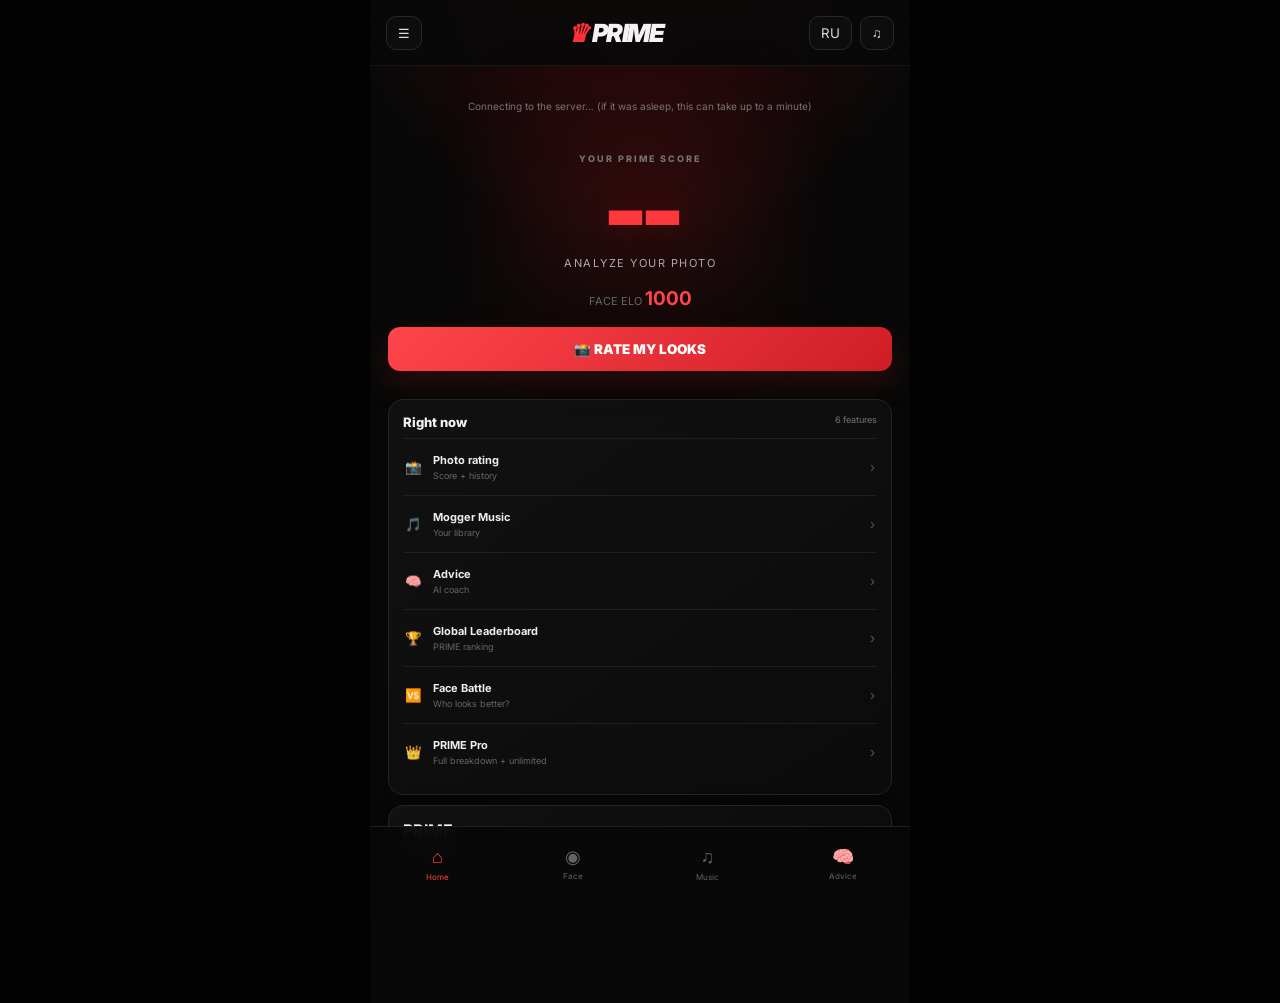
==== commit 79fe994b: "Add PRIME Pro subscription paid with Telegram Stars Adds a payments.py module implementing the monet" ====
--- a/index.html
+++ b/index.html
@@ -23,10 +23,11 @@
 </script>
 <script async src="https://telegram.org/js/telegram-web-app.js"></script><link rel="stylesheet" href="style.css?v=20260826-1"><link rel="preconnect" href="https://fonts.googleapis.com" crossorigin><link rel="preconnect" href="https://fonts.gstatic.com" crossorigin><link rel="stylesheet" href="https://fonts.googleapis.com/css2?family=Inter:wght@400;500;600;700;800;900&display=swap" media="print" onload="this.media='all'"><noscript><link rel="stylesheet" href="https://fonts.googleapis.com/css2?family=Inter:wght@400;500;600;700;800;900&display=swap"></noscript></head><body>
 <div id="auth" class="auth-overlay hidden" aria-hidden="true"><div class="auth-card"><div class="logo">♛ PRIME</div><p class="muted" data-i18n="auth_intro">Открой PRIME из Telegram — аккаунт создастся автоматически.</p><div id="authStatus" class="status" data-i18n="auth_checking">Проверяем Telegram…</div></div></div>
-<div class="app"><header class="top"><button id="menu" class="ghost" type="button">☰</button><div class="logo">♛ PRIME</div><div style="display:flex;gap:8px"><button id="langToggle" class="ghost" type="button">EN</button><button id="musicTop" class="ghost" type="button">♫</button></div></header><main id="home" class="view active"><div id="netStatus" class="status hidden" style="text-align:center;padding:8px 16px"></div><div class="hero"><div class="eyebrow" data-i18n="home_score_eyebrow">YOUR PRIME SCORE</div><div id="primeScore" class="score">--</div><div id="rankLabel" class="rank-label" data-i18n="home_rank_placeholder">ANALYZE YOUR PHOTO</div><div class="elo-line"><span data-i18n="home_elo_label">FACE ELO</span> <b id="elo">1000</b></div><button id="goFace" class="primary" type="button"><span data-i18n="home_go_face">📸 ОЦЕНИТЬ ВНЕШНОСТЬ</span></button></div><section class="card"><div class="section-title"><span data-i18n="home_section_title">Что сейчас</span><small data-i18n="home_section_count">5 функций</small></div><button class="row" type="button" data-go="face">📸 <span><b data-i18n="home_row_face_title">Оценка по фото</b><small data-i18n="home_row_face_sub">Score + history</small></span><i>›</i></button><button class="row" type="button" data-go="music">🎵 <span><b data-i18n="home_row_music_title">Mogger Music</b><small data-i18n="home_row_music_sub">Твоя библиотека</small></span><i>›</i></button><button class="row" type="button" data-go="advice">🧠 <span><b data-i18n="home_row_advice_title">Советы</b><small data-i18n="home_row_advice_sub">AI coach</small></span><i>›</i></button><button class="row" type="button" data-go="leaderboard">🏆 <span><b data-i18n="home_row_leaderboard_title">Global Leaderboard</b><small data-i18n="home_row_leaderboard_sub">Рейтинг PRIME</small></span><i>›</i></button><button class="row" type="button" data-go="compare">🆚 <span><b data-i18n="home_row_compare_title">Сравнить лица</b><small data-i18n="home_row_compare_sub">Кто выглядит лучше?</small></span><i>›</i></button></section><section class="card mini"><b>PRIME</b><p data-i18n="home_mini_text">Фото → score → Elo → музыка → советы. Данные сохраняются отдельно для каждого Telegram-аккаунта.</p></section></main>
-<main id="face" class="view"><button class="back" type="button" data-go="home" data-i18n="back">‹ Назад</button><div class="eyebrow" data-i18n="face_eyebrow">FACE ANALYSIS</div><h1 data-i18n="face_title">Оценка внешности</h1><p class="muted" data-i18n="face_sub">Развлекательная визуальная оценка, не медицинский или научный диагноз.</p><div class="card upload-card"><input id="photoInput" type="file" accept="image/*" hidden><button id="pickPhoto" class="upload" type="button"><span>＋</span><b data-i18n="face_pick_photo">Выбрать фото</b><small data-i18n="face_pick_photo_hint">JPG / PNG</small></button><img id="preview" class="preview hidden" alt="preview"></div><div id="faceStatus" class="status" data-i18n="face_status_ready">Готов к анализу</div><button id="analyze" class="primary" type="button" disabled data-i18n="face_analyze_btn">АНАЛИЗИРОВАТЬ</button><div id="faceResult" class="hidden"><div class="score-card"><div class="eyebrow" data-i18n="face_visual_score_eyebrow">YOUR VISUAL SCORE</div><div id="faceScore" class="big-score">--</div><div id="type" class="type">--</div><p id="typeText" class="muted"></p></div><div id="metrics" class="card"></div><div class="card"><div class="section-title"><span data-i18n="face_reference_scale_title">Reference scale</span><small data-i18n="face_reference_scale_sub">твоя позиция</small></div><div class="scale"><span>SUB 3</span><span>SUB 5</span><span>LTN</span><span>MTN</span><span>HTN</span><span>CHAD</span><span>TRUE ADAM</span></div><div class="scale-bar"><i id="scalePos"></i></div></div><div class="card"><div class="section-title"><span data-i18n="face_next_steps_title">Следующие шаги</span><small data-i18n="face_next_steps_sub">AI</small></div><ul id="tips"></ul></div><button id="addElo" class="secondary" type="button" data-i18n="face_play_elo">⚔ СЫГРАТЬ ELO-МАТЧ</button><div class="card"><div class="section-title"><span data-i18n="face_history_title">История анализа</span><small data-i18n="face_history_sub">100 последних</small></div><div id="faceHistory"></div></div><div class="card"><div class="section-title"><span data-i18n="face_elo_history_title">ELO история</span><small data-i18n="face_elo_history_sub">100 матчей</small></div><div id="eloHistory"></div></div></div></main>
+<div class="app"><header class="top"><button id="menu" class="ghost" type="button">☰</button><div class="logo">♛ PRIME</div><div style="display:flex;gap:8px"><button id="langToggle" class="ghost" type="button">EN</button><button id="musicTop" class="ghost" type="button">♫</button></div></header><main id="home" class="view active"><div id="netStatus" class="status hidden" style="text-align:center;padding:8px 16px"></div><div class="hero"><div class="eyebrow" data-i18n="home_score_eyebrow">YOUR PRIME SCORE</div><div id="primeScore" class="score">--</div><div id="rankLabel" class="rank-label" data-i18n="home_rank_placeholder">ANALYZE YOUR PHOTO</div><div class="elo-line"><span data-i18n="home_elo_label">FACE ELO</span> <b id="elo">1000</b></div><button id="goFace" class="primary" type="button"><span data-i18n="home_go_face">📸 ОЦЕНИТЬ ВНЕШНОСТЬ</span></button></div><section class="card"><div class="section-title"><span data-i18n="home_section_title">Что сейчас</span><small data-i18n="home_section_count">5 функций</small></div><button class="row" type="button" data-go="face">📸 <span><b data-i18n="home_row_face_title">Оценка по фото</b><small data-i18n="home_row_face_sub">Score + history</small></span><i>›</i></button><button class="row" type="button" data-go="music">🎵 <span><b data-i18n="home_row_music_title">Mogger Music</b><small data-i18n="home_row_music_sub">Твоя библиотека</small></span><i>›</i></button><button class="row" type="button" data-go="advice">🧠 <span><b data-i18n="home_row_advice_title">Советы</b><small data-i18n="home_row_advice_sub">AI coach</small></span><i>›</i></button><button class="row" type="button" data-go="leaderboard">🏆 <span><b data-i18n="home_row_leaderboard_title">Global Leaderboard</b><small data-i18n="home_row_leaderboard_sub">Рейтинг PRIME</small></span><i>›</i></button><button class="row" type="button" data-go="compare">🆚 <span><b data-i18n="home_row_compare_title">Сравнить лица</b><small data-i18n="home_row_compare_sub">Кто выглядит лучше?</small></span><i>›</i></button><button class="row" type="button" data-go="pro">👑 <span><b data-i18n="home_row_pro_title">PRIME Pro</b><small data-i18n="home_row_pro_sub">Разбор по метрикам + безлимит</small></span><i>›</i></button></section><section class="card mini"><b>PRIME</b><p data-i18n="home_mini_text">Фото → score → Elo → музыка → советы. Данные сохраняются отдельно для каждого Telegram-аккаунта.</p></section></main>
+<main id="face" class="view"><button class="back" type="button" data-go="home" data-i18n="back">‹ Назад</button><div class="eyebrow" data-i18n="face_eyebrow">FACE ANALYSIS</div><h1 data-i18n="face_title">Оценка внешности</h1><p class="muted" data-i18n="face_sub">Развлекательная визуальная оценка, не медицинский или научный диагноз.</p><div class="card upload-card"><input id="photoInput" type="file" accept="image/*" hidden><button id="pickPhoto" class="upload" type="button"><span>＋</span><b data-i18n="face_pick_photo">Выбрать фото</b><small data-i18n="face_pick_photo_hint">JPG / PNG</small></button><img id="preview" class="preview hidden" alt="preview"></div><div id="faceStatus" class="status" data-i18n="face_status_ready">Готов к анализу</div><button id="analyze" class="primary" type="button" disabled data-i18n="face_analyze_btn">АНАЛИЗИРОВАТЬ</button><div id="faceResult" class="hidden"><div class="score-card"><div class="eyebrow" data-i18n="face_visual_score_eyebrow">YOUR VISUAL SCORE</div><div id="faceScore" class="big-score">--</div><div id="type" class="type">--</div><p id="typeText" class="muted"></p></div><div id="metrics" class="card"></div><div class="card"><div class="section-title"><span data-i18n="face_reference_scale_title">Reference scale</span><small data-i18n="face_reference_scale_sub">твоя позиция</small></div><div class="scale"><span>SUB 3</span><span>SUB 5</span><span>LTN</span><span>MTN</span><span>HTN</span><span>CHAD</span><span>TRUE ADAM</span></div><div class="scale-bar"><i id="scalePos"></i></div></div><div class="card"><div class="section-title"><span data-i18n="face_next_steps_title">Следующие шаги</span><small data-i18n="face_next_steps_sub">AI</small></div><ul id="tips"></ul></div><button id="addElo" class="secondary" type="button" data-i18n="face_play_elo">⚔ СЫГРАТЬ ELO-МАТЧ</button></div><div class="card" id="progressCard"><div class="section-title"><span data-i18n="progress_title">Прогресс</span><small data-i18n="progress_sub">раз в неделю</small></div><div id="progressBody"><div class="status" data-i18n="progress_loading">Загрузка…</div></div><button id="remindToggle" class="secondary remind-toggle hidden" type="button" data-i18n="progress_remind_enable">🔔 Напоминать раз в неделю</button></div><div class="card"><div class="section-title"><span data-i18n="face_history_title">История анализа</span><small data-i18n="face_history_sub">100 последних</small></div><div id="faceHistory"></div></div><div class="card"><div class="section-title"><span data-i18n="face_elo_history_title">ELO история</span><small data-i18n="face_elo_history_sub">100 матчей</small></div><div id="eloHistory"></div></div></main>
 <main id="music" class="view"><button class="back" type="button" data-go="home" data-i18n="back">‹ Назад</button><div class="eyebrow" data-i18n="music_eyebrow">MOGGER MODE</div><h1 data-i18n="music_title">Музыка</h1><p class="muted" data-i18n="music_sub">Треки хранятся в твоей персональной библиотеке на сервере.</p><div class="player card"><div class="cover">♛</div><div id="nowPlaying" class="now" data-i18n="music_now_playing_empty">Ничего не играет</div><audio id="audio" controls preload="metadata"></audio></div><button id="addMusic" class="primary" type="button" data-i18n="music_add_track">＋ ДОБАВИТЬ ТРЕК</button><input id="musicInput" type="file" accept="audio/*" hidden><div id="songs" class="songs"></div></main>
-<main id="advice" class="view"><button class="back" type="button" data-go="home" data-i18n="back">‹ Назад</button><div class="eyebrow" data-i18n="advice_eyebrow">COACH</div><h1 data-i18n="advice_title">Советы</h1><p class="muted" data-i18n="advice_sub">Персональные безопасные рекомендации от AI.</p><div class="card advice-list" id="adviceList"><div><b data-i18n="advice_loading_title">Загрузка…</b><span data-i18n="advice_loading_sub">AI coach готовит рекомендации.</span></div></div><button class="secondary" type="button" id="refreshAdvice" data-i18n="advice_refresh">ОБНОВИТЬ</button></main><main id="leaderboard" class="view"><button class="back" type="button" data-go="home" data-i18n="back">‹ Назад</button><div class="eyebrow" data-i18n="leaderboard_eyebrow">RANKING</div><h1 data-i18n="leaderboard_title">Leaderboard</h1><div id="leaderboardList" class="card"></div></main>
+<main id="advice" class="view"><button class="back" type="button" data-go="home" data-i18n="back">‹ Назад</button><div class="eyebrow" data-i18n="advice_eyebrow">COACH</div><h1 data-i18n="advice_title">Советы</h1><p class="muted" data-i18n="advice_sub">Персональные безопасные рекомендации от AI.</p><div id="adviceLocked" class="card pro-locked hidden"><b data-i18n="advice_locked_title">🔒 Разбор доступен в PRIME Pro</b><p class="muted" data-i18n="advice_locked_text">Конкретные советы по каждой метрике — что именно делать на этой неделе — открываются с подпиской.</p><button class="primary" type="button" id="adviceUnlockBtn" data-i18n="advice_locked_btn">Разблокировать</button></div><div id="adviceFocus"></div><div class="card advice-list" id="adviceList"><div><b data-i18n="advice_loading_title">Загрузка…</b><span data-i18n="advice_loading_sub">AI coach готовит рекомендации.</span></div></div><button class="secondary" type="button" id="refreshAdvice" data-i18n="advice_refresh">ОБНОВИТЬ</button></main>
+<main id="pro" class="view"><button class="back" type="button" data-go="home" data-i18n="back">‹ Назад</button><div class="eyebrow" data-i18n="pro_eyebrow">PRIME PRO</div><h1 data-i18n="pro_title">PRIME Pro</h1><p class="muted" data-i18n="pro_sub">Разблокируй полный разбор своей внешности и безлимит по фичам.</p><div id="proStatus" class="status" data-i18n="pro_status_loading">Проверяем статус…</div><div class="card pro-benefits"><div data-i18n="pro_benefit_1">🔎 Полный разбор по всем 6 метрикам + что делать на этой неделе</div><div id="proBenefit2">♾️ Безлимит батлов сравнения</div><div data-i18n="pro_benefit_3">👑 Отметка PRO в профиле</div></div><div id="proPrice" class="muted"></div><button id="buyProBtn" class="primary" type="button" data-i18n="pro_buy_btn">Оформить PRIME Pro</button></main><main id="leaderboard" class="view"><button class="back" type="button" data-go="home" data-i18n="back">‹ Назад</button><div class="eyebrow" data-i18n="leaderboard_eyebrow">RANKING</div><h1 data-i18n="leaderboard_title">Leaderboard</h1><div id="leaderboardList" class="card"></div></main>
 <main id="compare" class="view"><button class="back" type="button" data-go="home" data-i18n="back">‹ Назад</button><div class="eyebrow" data-i18n="compare_eyebrow">FACE BATTLE</div><h1 data-i18n="compare_title">Сравнение</h1><p class="muted" data-i18n="compare_sub">Загрузи два фото — узнай у кого выше PRIME Score.</p><div class="compare-grid"><div class="compare-slot"><input id="compareInputA" type="file" accept="image/*" hidden><button id="pickCompareA" class="upload" type="button"><span>＋</span><b data-i18n="compare_slot_a">Фото 1</b></button><img id="previewCompareA" class="preview hidden" alt="preview A"></div><div class="compare-vs">VS</div><div class="compare-slot"><input id="compareInputB" type="file" accept="image/*" hidden><button id="pickCompareB" class="upload" type="button"><span>＋</span><b data-i18n="compare_slot_b">Фото 2</b></button><img id="previewCompareB" class="preview hidden" alt="preview B"></div></div><div id="compareStatus" class="status" data-i18n="compare_status_ready">Загрузи оба фото</div><button id="runCompare" class="primary" type="button" disabled data-i18n="compare_button">СРАВНИТЬ</button><div id="compareResult" class="hidden"><div class="compare-results-grid"><div id="compareCardA" class="compare-result-card score-card"><img id="compareResultPhotoA" class="compare-result-photo" alt=""><div id="compareScoreA" class="big-score">--</div><div id="compareTierA" class="type">--</div><div id="compareBadgeA" class="compare-winner-badge hidden" data-i18n="compare_winner_label">🏆 Победитель</div></div><div id="compareCardB" class="compare-result-card score-card"><img id="compareResultPhotoB" class="compare-result-photo" alt=""><div id="compareScoreB" class="big-score">--</div><div id="compareTierB" class="type">--</div><div id="compareBadgeB" class="compare-winner-badge hidden" data-i18n="compare_winner_label">🏆 Победитель</div></div></div><button id="resetCompare" class="secondary" type="button" data-i18n="compare_reset">Новое сравнение</button></div></main>
 <nav class="nav"><button type="button" data-go="home" class="active">⌂<small data-i18n="nav_home">Главная</small></button><button type="button" data-go="face">◉<small>Face</small></button><button type="button" data-go="music">♫<small>Music</small></button><button type="button" data-go="advice">🧠<small>Advice</small></button></nav></div><div id="toast"></div>
 <script defer src="i18n.js?v=20260826-1"></script><script defer src="telegram_session_bootstrap.js?v=20260824-1"></script><script defer src="app.js?v=20260826-1"></script><script defer src="fetch_guard.js?v=20260823-11"></script><script defer src="share.js?v=20260826-1"></script>
--- a/style.css
+++ b/style.css
@@ -1,6 +1,6 @@
 
 :root{--bg:#060606;--card:#0f0f0f;--line:#252525;--text:#f5f3f1;--muted:#777;--red:#ff3138;--red2:#b50f17}
-*{box-sizing:border-box}html,body{margin:0;background:#020202;color:var(--text);font-family:Inter,Arial,sans-serif}body{min-height:100vh;pointer-events:auto}.app{position:relative;z-index:100;width:min(100%,540px);min-height:100vh;margin:auto;background:radial-gradient(circle at 50% -6%,#38090c 0,transparent 28%),#080808;padding-bottom:84px;overflow:hidden;pointer-events:auto}.top{height:66px;display:flex;align-items:center;justify-content:space-between;padding:0 16px;border-bottom:1px solid #171717;background:#080808df;backdrop-filter:blur(18px);position:sticky;top:0;z-index:10}.logo{font-size:25px;font-style:italic;font-weight:900;letter-spacing:-1.4px}.logo::first-letter{color:var(--red)}button{font-family:inherit;cursor:pointer;touch-action:manipulation;-webkit-tap-highlight-color:transparent;pointer-events:auto;position:relative;z-index:101}.ghost{border:1px solid #282828;background:#0d0d0d;color:#ddd;border-radius:10px;padding:8px 11px}.view{display:none;padding:18px;animation:pageIn .35s ease both}.view.active{display:block}@keyframes pageIn{from{opacity:0;transform:translateY(10px)}to{opacity:1;transform:none}}.hero{text-align:center;padding:33px 0 18px;position:relative}.hero:before{content:"";position:absolute;width:240px;height:170px;left:50%;top:10px;transform:translateX(-50%);background:#ff1f2520;filter:blur(52px);animation:pulse 3.8s ease-in-out infinite}@keyframes pulse{50%{opacity:.48;transform:translateX(-50%) scale(1.12)}}.hero>*{position:relative}.eyebrow{font-size:9px;letter-spacing:2px;font-weight:800;color:#737373}.score{font-size:98px;line-height:.94;font-weight:900;letter-spacing:-8px;color:#ff383e;text-shadow:0 0 30px #ff293330;animation:scoreIn .7s cubic-bezier(.2,.9,.2,1)}@keyframes scoreIn{from{opacity:0;transform:scale(.88) translateY(10px)}to{opacity:1;transform:none}}.rank-label{font-size:11px;letter-spacing:1.5px;color:#aaa}.elo-line{margin:17px 0;color:#666;font-size:11px}.elo-line b{color:#ff444b;font-size:19px}.primary,.secondary{width:100%;padding:14px 16px;border-radius:12px;border:0;font-weight:900;transition:transform .18s,box-shadow .18s}.primary{color:#fff;background:linear-gradient(135deg,#ff454b,#cf1d26);box-shadow:0 12px 32px #ff262b25}.primary:hover{transform:translateY(-2px);box-shadow:0 15px 36px #ff262b3a}.secondary{margin-top:9px;background:#111;color:#ddd;border:1px solid #2c2c2c}.card{margin:10px 0;padding:14px;border:1px solid #242424;border-radius:15px;background:linear-gradient(145deg,#111,#0b0b0b);box-shadow:0 12px 30px #00000025}.section-title{display:flex;justify-content:space-between;font-size:13px;font-weight:800;margin-bottom:8px}.section-title small{font-size:9px;color:#666;font-weight:500}.row{width:100%;display:flex;align-items:center;gap:11px;padding:14px 2px;background:none;border:0;border-top:1px solid #1f1f1f;color:#eee;text-align:left}.row span{flex:1}.row b{display:block;font-size:11px}.row small{display:block;color:#666;font-size:9px;margin-top:3px}.row i{font-style:normal;color:#555}.mini p,.muted{color:#777;font-size:10px;line-height:1.55}h1{font-size:39px;line-height:.98;letter-spacing:-1.5px;margin:9px 0 7px}.back{background:none;border:0;color:#999;padding:5px 0;margin-bottom:6px}.upload-card{margin-top:15px}.upload{width:100%;height:190px;border:1px dashed #572328;background:#130b0c;border-radius:13px;color:#eee;display:grid;place-content:center;gap:5px;text-align:center}.upload span{font-size:38px;color:var(--red)}.upload small{color:#666}.preview{display:block;width:100%;max-height:420px;object-fit:cover;border-radius:12px}.hidden{display:none!important}.score-card{text-align:center;border:1px solid #4a1a1f;background:linear-gradient(145deg,#170b0d,#0b0b0b);border-radius:15px;padding:17px;margin-top:12px}.big-score{font-size:85px;font-weight:900;line-height:1;color:#ff3b42;text-shadow:0 0 30px #ff202030}.type{font-size:22px;font-weight:900}.metric{margin:11px 0}.metric-head{display:flex;justify-content:space-between;font-size:10px}.meter{height:5px;background:#242424;border-radius:99px;overflow:hidden;margin-top:6px}.meter i{display:block;height:100%;background:linear-gradient(90deg,#771218,#ff4045);border-radius:99px}.scale{display:grid;grid-template-columns:30fr 15fr 15fr 15fr 10fr 10fr 5fr;align-items:start;gap:2px;font-size:6px;line-height:1.1;color:#666;text-align:center;white-space:nowrap}.scale span{min-width:0;overflow:visible;text-overflow:clip}.scale span:first-child{text-align:center}.scale span:last-child{text-align:center}.scale-bar{height:6px;margin-top:10px;background:linear-gradient(90deg,#661116,#ff363b,#a7a7a7);border-radius:99px;position:relative}.scale-bar i{position:absolute;width:3px;height:17px;top:50%;transform:translate(-50%,-50%);background:#fff;box-shadow:0 0 8px white;transition:left .25s ease}.player{text-align:center}.cover{width:155px;height:155px;margin:auto;border-radius:16px;display:grid;place-items:center;background:linear-gradient(145deg,#5a161b,#080808);font-size:62px;color:#ff383e;box-shadow:0 15px 45px #ff202015;animation:floatCover 4s ease-in-out infinite}@keyframes floatCover{50%{transform:translateY(-3px)}}.now{margin:14px 0;font-size:12px;font-weight:800}.player input{width:100%;accent-color:#ff383e}.controls{display:flex;justify-content:center;align-items:center;gap:30px}.controls button{border:0;background:none;color:#ddd;font-size:21px}.controls .play{width:54px;height:54px;border-radius:50%;background:#ff3b42;color:white}.songs .song{display:flex;align-items:center;gap:8px;padding:12px;border:1px solid #212121;background:#0c0c0c;border-radius:11px;margin:7px 0;font-size:10px}.songs .song b{flex:1}.songs .song button{background:none;border:0;color:#666}.advice-list div{padding:12px 2px;border-bottom:1px solid #202020}.advice-list b{display:block;font-size:11px}.advice-list span{display:block;color:#777;font-size:10px;line-height:1.5;margin-top:3px}.nav{position:fixed;bottom:0;left:50%;transform:translateX(-50%);width:min(540px,100%);height:74px;background:#080808ed;border-top:1px solid #202020;backdrop-filter:blur(18px);display:grid;grid-template-columns:repeat(4,1fr);z-index:200}.nav button{border:0;background:none;color:#646464;font-size:18px}.nav button.active{color:#ff3f45}.nav small{display:block;font-size:8px;margin-top:4px}#toast{position:fixed;z-index:300;left:50%;top:78px;transform:translate(-50%,-12px);opacity:0;background:#151515;border:1px solid #472125;color:white;border-radius:10px;padding:10px 14px;font-size:10px;transition:.25s}#toast.show{opacity:1;transform:translate(-50%,0)}.status{margin-top:8px;font-size:10px;color:#777}.auth-overlay{position:fixed;inset:0;z-index:-1;background:transparent;display:none!important;pointer-events:none}.auth-card{display:none!important}.auth-card input{display:block;width:100%;margin:8px 0;padding:13px;border-radius:10px;border:1px solid #292929;background:#0b0b0b;color:#fff;outline:none}.auth-card input:focus{border-color:#7a252b}.auth-card .secondary{margin-top:8px}
+*{box-sizing:border-box}html,body{margin:0;background:#020202;color:var(--text);font-family:Inter,Arial,sans-serif}body{min-height:100vh;pointer-events:auto}.app{position:relative;z-index:100;width:min(100%,540px);min-height:100vh;margin:auto;background:radial-gradient(circle at 50% -6%,#38090c 0,transparent 28%),#080808;padding-bottom:84px;overflow:hidden;pointer-events:auto}.top{height:66px;display:flex;align-items:center;justify-content:space-between;padding:0 16px;border-bottom:1px solid #171717;background:#080808df;backdrop-filter:blur(18px);position:sticky;top:0;z-index:10}.logo{font-size:25px;font-style:italic;font-weight:900;letter-spacing:-1.4px}.logo::first-letter{color:var(--red)}button{font-family:inherit;cursor:pointer;touch-action:manipulation;-webkit-tap-highlight-color:transparent;pointer-events:auto;position:relative;z-index:101}.ghost{border:1px solid #282828;background:#0d0d0d;color:#ddd;border-radius:10px;padding:8px 11px}.view{display:none;padding:18px;animation:pageIn .35s ease both}.view.active{display:block}@keyframes pageIn{from{opacity:0;transform:translateY(10px)}to{opacity:1;transform:none}}.hero{text-align:center;padding:33px 0 18px;position:relative}.hero:before{content:"";position:absolute;width:240px;height:170px;left:50%;top:10px;transform:translateX(-50%);background:#ff1f2520;filter:blur(52px);animation:pulse 3.8s ease-in-out infinite}@keyframes pulse{50%{opacity:.48;transform:translateX(-50%) scale(1.12)}}.hero>*{position:relative}.eyebrow{font-size:9px;letter-spacing:2px;font-weight:800;color:#737373}.score{font-size:98px;line-height:.94;font-weight:900;letter-spacing:-8px;color:#ff383e;text-shadow:0 0 30px #ff293330;animation:scoreIn .7s cubic-bezier(.2,.9,.2,1)}@keyframes scoreIn{from{opacity:0;transform:scale(.88) translateY(10px)}to{opacity:1;transform:none}}.rank-label{font-size:11px;letter-spacing:1.5px;color:#aaa}.elo-line{margin:17px 0;color:#666;font-size:11px}.elo-line b{color:#ff444b;font-size:19px}.primary,.secondary{width:100%;padding:14px 16px;border-radius:12px;border:0;font-weight:900;transition:transform .18s,box-shadow .18s}.primary{color:#fff;background:linear-gradient(135deg,#ff454b,#cf1d26);box-shadow:0 12px 32px #ff262b25}.primary:hover{transform:translateY(-2px);box-shadow:0 15px 36px #ff262b3a}.secondary{margin-top:9px;background:#111;color:#ddd;border:1px solid #2c2c2c}.card{margin:10px 0;padding:14px;border:1px solid #242424;border-radius:15px;background:linear-gradient(145deg,#111,#0b0b0b);box-shadow:0 12px 30px #00000025}.section-title{display:flex;justify-content:space-between;font-size:13px;font-weight:800;margin-bottom:8px}.section-title small{font-size:9px;color:#666;font-weight:500}.row{width:100%;display:flex;align-items:center;gap:11px;padding:14px 2px;background:none;border:0;border-top:1px solid #1f1f1f;color:#eee;text-align:left}.row span{flex:1}.row b{display:block;font-size:11px}.row small{display:block;color:#666;font-size:9px;margin-top:3px}.row i{font-style:normal;color:#555}.mini p,.muted{color:#777;font-size:10px;line-height:1.55}h1{font-size:39px;line-height:.98;letter-spacing:-1.5px;margin:9px 0 7px}.back{background:none;border:0;color:#999;padding:5px 0;margin-bottom:6px}.upload-card{margin-top:15px}.upload{width:100%;height:190px;border:1px dashed #572328;background:#130b0c;border-radius:13px;color:#eee;display:grid;place-content:center;gap:5px;text-align:center}.upload span{font-size:38px;color:var(--red)}.upload small{color:#666}.preview{display:block;width:100%;max-height:420px;object-fit:cover;border-radius:12px}.hidden{display:none!important}.score-card{text-align:center;border:1px solid #4a1a1f;background:linear-gradient(145deg,#170b0d,#0b0b0b);border-radius:15px;padding:17px;margin-top:12px}.big-score{font-size:85px;font-weight:900;line-height:1;color:#ff3b42;text-shadow:0 0 30px #ff202030}.type{font-size:22px;font-weight:900}.metric{margin:11px 0}.metric-head{display:flex;justify-content:space-between;font-size:10px}.meter{height:5px;background:#242424;border-radius:99px;overflow:hidden;margin-top:6px}.meter i{display:block:height:100%;background:linear-gradient(90deg,#771218,#ff4045);border-radius:99px}.scale{display:grid;grid-template-columns:30fr 15fr 15fr 15fr 10fr 10fr 5fr;align-items:start;gap:2px;font-size:6px;line-height:1.1;color:#666;text-align:center;white-space:nowrap}.scale span{min-width:0;overflow:visible;text-overflow:clip}.scale span:first-child{text-align:center}.scale span:last-child{text-align:center}.scale-bar{height:6px;margin-top:10px;background:linear-gradient(90deg,#661116,#ff363b,#a7a7a7);border-radius:99px;position:relative}.scale-bar i{position:absolute;width:3px;height:17px;top:50%;transform:translate(-50%,-50%);background:#fff;box-shadow:0 0 8px white;transition:left .25s ease}.player{text-align:center}.cover{width:155px;height:155px;margin:auto;border-radius:16px;display:grid;place-items:center;background:linear-gradient(145deg,#5a161b,#080808);font-size:62px;color:#ff383e;box-shadow:0 15px 45px #ff202015;animation:floatCover 4s ease-in-out infinite}@keyframes floatCover{50%{transform:translateY(-3px)}}.now{margin:14px 0;font-size:12px;font-weight:800}.player input{width:100%;accent-color:#ff383e}.controls{display:flex;justify-content:center;align-items:center;gap:30px}.controls button{border:0;background:none;color:#ddd;font-size:21px}.controls .play{width:54px;height:54px;border-radius:50%;background:#ff3b42;color:white}.songs .song{display:flex;align-items:center;gap:8px;padding:12px;border:1px solid #212121;background:#0c0c0c;border-radius:11px;margin:7px 0;font-size:10px}.songs .song b{flex:1}.songs .song button{background:none;border:0;color:#666}.advice-list div{padding:12px 2px;border-bottom:1px solid #202020}.advice-list b{display:block;font-size:11px}.advice-list span{display:block;color:#777;font-size:10px;line-height:1.5;margin-top:3px}.nav{position:fixed;bottom:0;left:50%;transform:translateX(-50%);width:min(540px,100%);height:74px;background:#080808ed;border-top:1px solid #202020;backdrop-filter:blur(18px);display:grid;grid-template-columns:repeat(4,1fr);z-index:200}.nav button{border:0;background:none;color:#646464;font-size:18px}.nav button.active{color:#ff3f45}.nav small{display:block;font-size:8px;margin-top:4px}#toast{position:fixed;z-index:300;left:50%;top:78px;transform:translate(-50%,-12px);opacity:0;background:#151515;border:1px solid #472125;color:white;border-radius:10px;padding:10px 14px;font-size:10px;transition:.25s}#toast.show{opacity:1;transform:translate(-50%,0)}.status{margin-top:8px;font-size:10px;color:#777}.auth-overlay{position:fixed;inset:0;z-index:-1;background:transparent;display:none!important;pointer-events:none}.auth-card{display:none!important}.auth-card input{display:block;width:100%;margin:8px 0;padding:13px;border-radius:10px;border:1px solid #292929;background:#0b0b0b;color:#fff;outline:none}.auth-card input:focus{border-color:#7a252b}.auth-card .secondary{margin-top:8px}
 
 /* --- Face Battle (two-photo compare) --- */
 .compare-grid{display:grid;grid-template-columns:1fr auto 1fr;align-items:center;gap:10px;margin-top:15px}
@@ -15,18 +15,47 @@
 .compare-result-card.winner{border-color:var(--red);box-shadow:0 0 26px #ff262b40}
 .compare-winner-badge{position:absolute;top:8px;right:8px;background:linear-gradient(135deg,#ff454b,#cf1d26);color:#fff;font-size:9px;font-weight:900;padding:4px 8px;border-radius:99px;letter-spacing:.05em}
 
-/* --- Premium shareable result card --- */
-/* --tc is the tier accent color, set at runtime in share.js so the card's
-   color and glow reflect the actual rarity of the result (SUB 3 through
-   TRUE ADAM) instead of always looking like the same flat red card. */
-.share-card{--tc:#ff3b42;position:relative;overflow:hidden;border-radius:20px;padding:30px 22px 24px;text-align:center;color:#fff;border:1px solid #ffffff1a;background:radial-gradient(120% 140% at 50% -20%,color-mix(in srgb,var(--tc) 24%,transparent),transparent 60%),linear-gradient(160deg,#131313,#080808)}
-.share-card__watermark{position:absolute;top:12px;right:16px;font-size:11px;font-weight:900;font-style:italic;letter-spacing:.22em;color:var(--tc);opacity:.55}
-.share-card__eyebrow{font-size:10px;letter-spacing:.22em;font-weight:800;color:#9c9c9c;text-transform:uppercase}
-.share-card__score{font-size:70px;font-weight:900;line-height:1;margin:10px 0 2px;color:var(--tc);text-shadow:0 0 34px color-mix(in srgb,var(--tc) 55%,transparent)}
-.share-card__tier{font-size:19px;font-weight:900;letter-spacing:.08em}
-.share-card__stars{margin-top:6px;font-size:14px;letter-spacing:3px;color:var(--tc)}
-.share-card__elo{margin-top:14px;font-size:11px;font-weight:700;color:#999;letter-spacing:.04em}
-.share-card__footer{margin-top:18px;padding-top:14px;border-top:1px solid #ffffff14;font-size:11px;color:#888}
-.share-card--legendary{animation:shareShimmer 5s ease-in-out infinite}
-@keyframes shareShimmer{0%,100%{box-shadow:0 18px 46px color-mix(in srgb,var(--tc) 28%,transparent)}50%{box-shadow:0 18px 64px color-mix(in srgb,var(--tc) 58%,transparent)}}
+/* --- Shareable player-card image (rendered on canvas in share.js, shown
+   here as a plain <img> so the on-screen preview matches exactly what gets
+   downloaded/shared -- no separate DOM-vs-export styling to keep in sync). */
+.share-card-wrap{margin-top:6px;border-radius:20px;overflow:hidden;background:#0b0b0b;border:1px solid #ffffff14;min-height:120px;display:flex;align-items:center;justify-content:center}
+.share-card-wrap .status{padding:26px 10px;text-align:center}
+.share-card-img{display:block;width:100%;height:auto;border-radius:20px}
 .share-actions{display:grid;grid-template-columns:1fr 1fr;gap:10px;margin-top:14px}
+
+/* --- History list photo thumbnail --- */
+.history-thumb{width:34px;height:34px;border-radius:8px;object-fit:cover;flex-shrink:0;background:#0c0c0c}
+
+/* --- Weekly progress (before/after photos, delta, timeline, trend chart) --- */
+.progress-compare{display:grid;grid-template-columns:1fr auto 1fr;align-items:center;gap:8px;margin-top:2px}
+.progress-photo{display:flex;flex-direction:column;align-items:center;gap:4px;text-align:center}
+.progress-photo img,.progress-photo-placeholder{width:100%;aspect-ratio:1;object-fit:cover;border-radius:12px;background:#0c0c0c;border:1px solid #242424}
+.progress-photo small{color:#666;font-size:9px;letter-spacing:.03em;text-transform:uppercase}
+.progress-photo b{font-size:18px;font-weight:900}
+.progress-delta{font-weight:900;font-size:15px;padding:5px 9px;border-radius:99px;background:#151515;border:1px solid #2c2c2c;white-space:nowrap}
+.progress-delta.up{color:#3ddc73;border-color:#1d4a2e}
+.progress-delta.down{color:#ff5158;border-color:#4a1a1f}
+.progress-delta.flat{color:#999}
+.progress-note{margin-top:9px;text-align:center}
+.progress-timeline{display:flex;gap:8px;overflow-x:auto;margin-top:14px;padding-bottom:2px}
+.progress-tl-item{flex:0 0 auto;display:flex;flex-direction:column;align-items:center;gap:3px;width:52px;text-align:center}
+.progress-tl-item img,.progress-tl-placeholder{width:44px;height:44px;border-radius:10px;object-fit:cover;background:#0c0c0c;border:1px solid #242424}
+.progress-tl-item b{font-size:11px;font-weight:900}
+.progress-tl-item small{color:#666;font-size:8px}
+.progress-chart{display:block;width:100%;height:90px;margin-top:14px}
+
+/* --- Per-metric focus cards on the Advice tab --- */
+.focus-card{padding:12px 14px}
+.focus-head{display:flex;justify-content:space-between;align-items:center;gap:8px;margin-bottom:6px}
+.focus-head b{font-size:12px;font-weight:800;text-transform:capitalize}
+.focus-score{font-size:10px;font-weight:900;color:#ff444b;background:#1a0d0e;border:1px solid #3a171b;border-radius:99px;padding:3px 8px;white-space:nowrap}
+.focus-card p{margin:0;color:#aaa;font-size:11px;line-height:1.6}
+
+/* --- PRIME Pro paywall (upsell view + locked-state card on Advice) --- */
+.pro-benefits{display:flex;flex-direction:column;gap:11px;font-size:12px;color:#eee}
+.pro-benefits div{padding:10px 12px;border:1px solid #242424;border-radius:11px;background:#0d0d0d}
+#proPrice{text-align:center;margin:10px 0;font-size:11px;color:#999;font-weight:700}
+#proStatus{text-align:center;margin-bottom:14px;padding:10px 12px;border:1px solid #242424;border-radius:11px;background:#0d0d0d}
+.pro-locked{text-align:center;border:1px solid #4a1a1f;background:linear-gradient(145deg,#170b0d,#0b0b0b)}
+.pro-locked b{display:block;font-size:13px;margin-bottom:6px}
+.pro-locked p{margin:0 0 12px}
